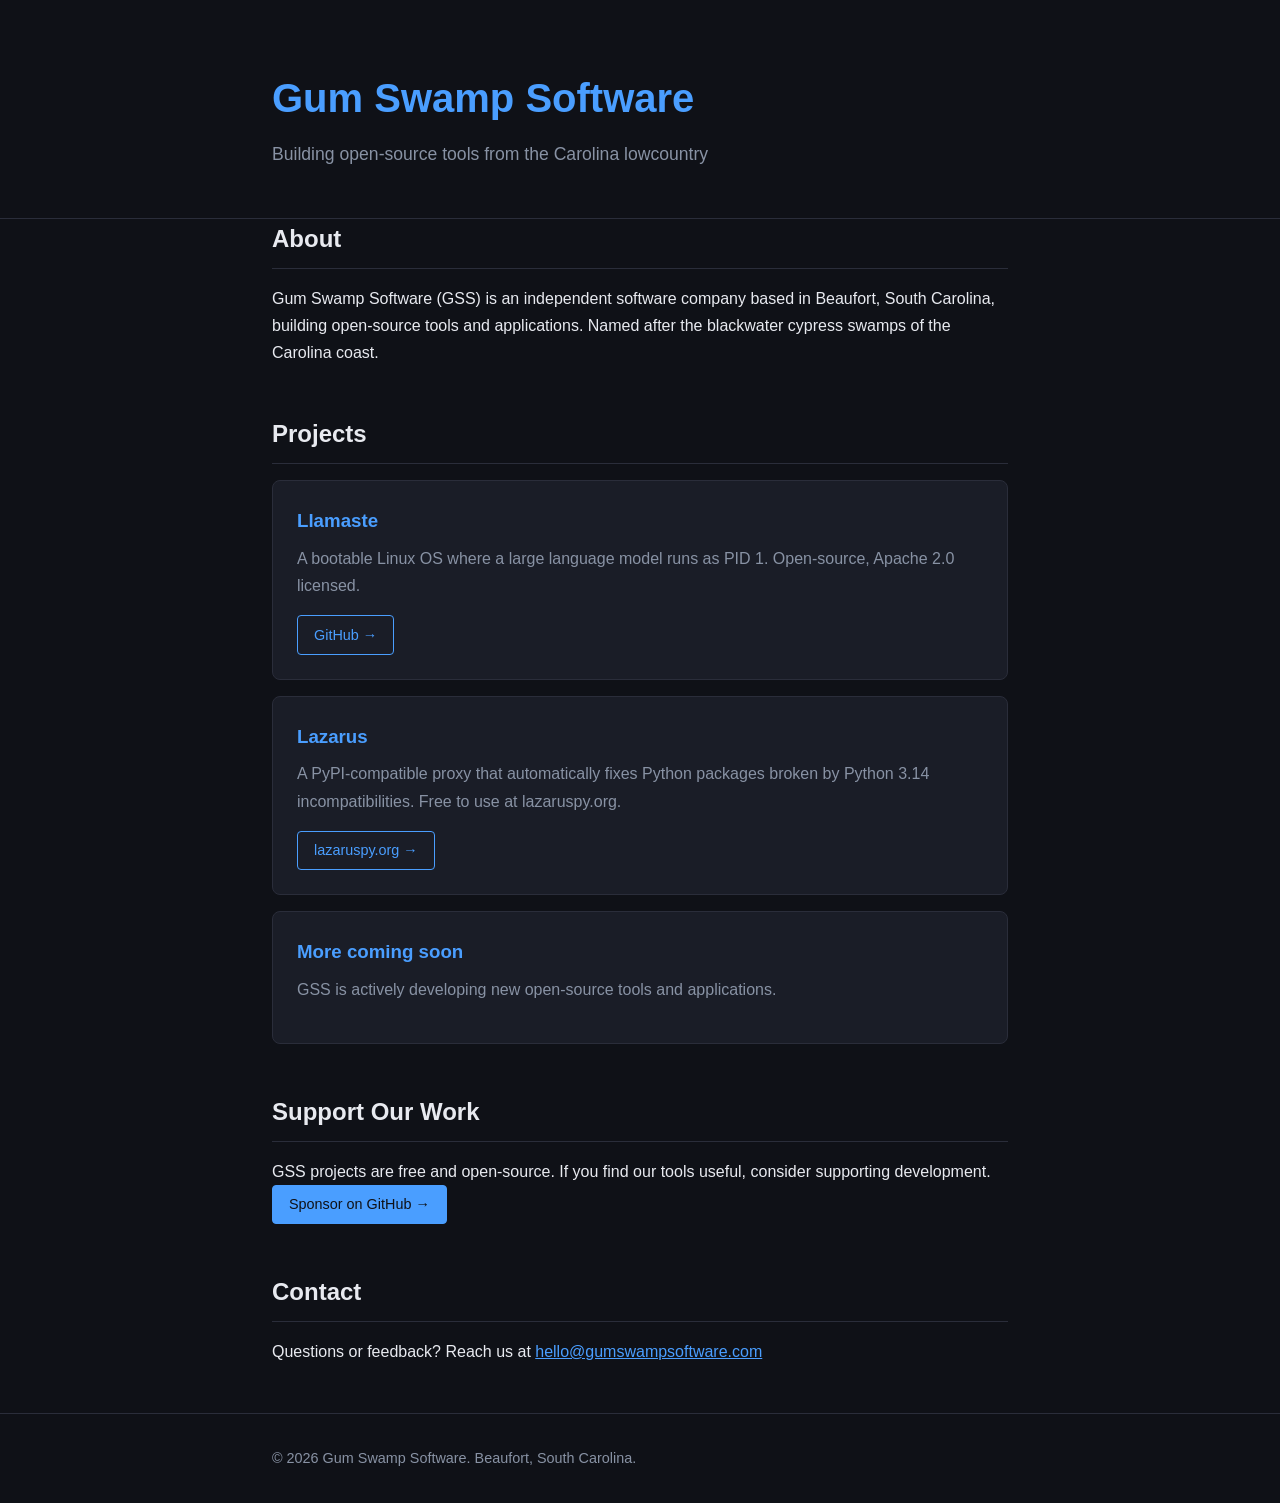
==== index.html @ 2327ed2b "Initial website — GSS single page" ====
<!DOCTYPE html>
<html lang="en">
<head>
    <meta charset="UTF-8">
    <meta name="viewport" content="width=device-width, initial-scale=1.0">
    <title>Gum Swamp Software</title>
    <link rel="stylesheet" href="assets/style.css">
</head>
<body>
    <header>
        <div class="container">
            <h1>Gum Swamp Software</h1>
            <p class="tagline">Building open-source tools from the Carolina lowcountry</p>
        </div>
    </header>

    <main class="container">
        <section id="about">
            <h2>About</h2>
            <p>Gum Swamp Software (GSS) is an independent software company based in Beaufort, South Carolina, building open-source tools and applications. Named after the blackwater cypress swamps of the Carolina coast.</p>
        </section>

        <section id="projects">
            <h2>Projects</h2>

            <div class="project">
                <h3>Llamaste</h3>
                <p>A bootable Linux OS where a large language model runs as PID 1. Open-source, Apache 2.0 licensed.</p>
                <a href="https://github.com/brianlross-eng/llamaste" class="btn">GitHub →</a>
            </div>

            <div class="project">
                <h3>Lazarus</h3>
                <p>A PyPI-compatible proxy that automatically fixes Python packages broken by Python 3.14 incompatibilities. Free to use at lazaruspy.org.</p>
                <a href="https://lazaruspy.org" class="btn">lazaruspy.org →</a>
            </div>

            <div class="project">
                <h3>More coming soon</h3>
                <p>GSS is actively developing new open-source tools and applications.</p>
            </div>
        </section>

        <section id="support">
            <h2>Support Our Work</h2>
            <p>GSS projects are free and open-source. If you find our tools useful, consider supporting development.</p>
            <a href="https://github.com/sponsors/brianlross-eng" class="btn btn-primary">Sponsor on GitHub →</a>
        </section>

        <section id="contact">
            <h2>Contact</h2>
            <p>Questions or feedback? Reach us at <a href="mailto:hello@gumswampsoftware.com">hello@gumswampsoftware.com</a></p>
        </section>
    </main>

    <footer>
        <div class="container">
            <p>© 2026 Gum Swamp Software. Beaufort, South Carolina.</p>
        </div>
    </footer>
</body>
</html>
---- assets/style.css ----
:root {
    --bg: #0f1117;
    --surface: #1a1d27;
    --accent: #4a9eff;
    --text: #e8eaf0;
    --muted: #8892a4;
    --border: #2a2d3a;
}

* { box-sizing: border-box; margin: 0; padding: 0; }

body {
    font-family: -apple-system, BlinkMacSystemFont, 'Segoe UI', sans-serif;
    background: var(--bg);
    color: var(--text);
    line-height: 1.7;
}

.container { max-width: 800px; margin: 0 auto; padding: 0 2rem; }

header {
    padding: 4rem 0 3rem;
    border-bottom: 1px solid var(--border);
}

header h1 {
    font-size: 2.5rem;
    font-weight: 700;
    color: var(--accent);
    margin-bottom: 0.5rem;
}

.tagline { color: var(--muted); font-size: 1.1rem; }

main { padding: 3rem 0; }

section { margin-bottom: 3rem; }

h2 {
    font-size: 1.5rem;
    margin-bottom: 1rem;
    padding-bottom: 0.5rem;
    border-bottom: 1px solid var(--border);
}

.project {
    background: var(--surface);
    border: 1px solid var(--border);
    border-radius: 8px;
    padding: 1.5rem;
    margin-bottom: 1rem;
}

.project h3 { color: var(--accent); margin-bottom: 0.5rem; }
.project p { color: var(--muted); margin-bottom: 1rem; }

.btn {
    display: inline-block;
    padding: 0.4rem 1rem;
    border: 1px solid var(--accent);
    color: var(--accent);
    text-decoration: none;
    border-radius: 4px;
    font-size: 0.9rem;
    transition: all 0.2s;
}

.btn:hover { background: var(--accent); color: var(--bg); }

.btn-primary {
    background: var(--accent);
    color: var(--bg);
}

.btn-primary:hover { opacity: 0.85; }

a { color: var(--accent); }

footer {
    padding: 2rem 0;
    border-top: 1px solid var(--border);
    color: var(--muted);
    font-size: 0.9rem;
}
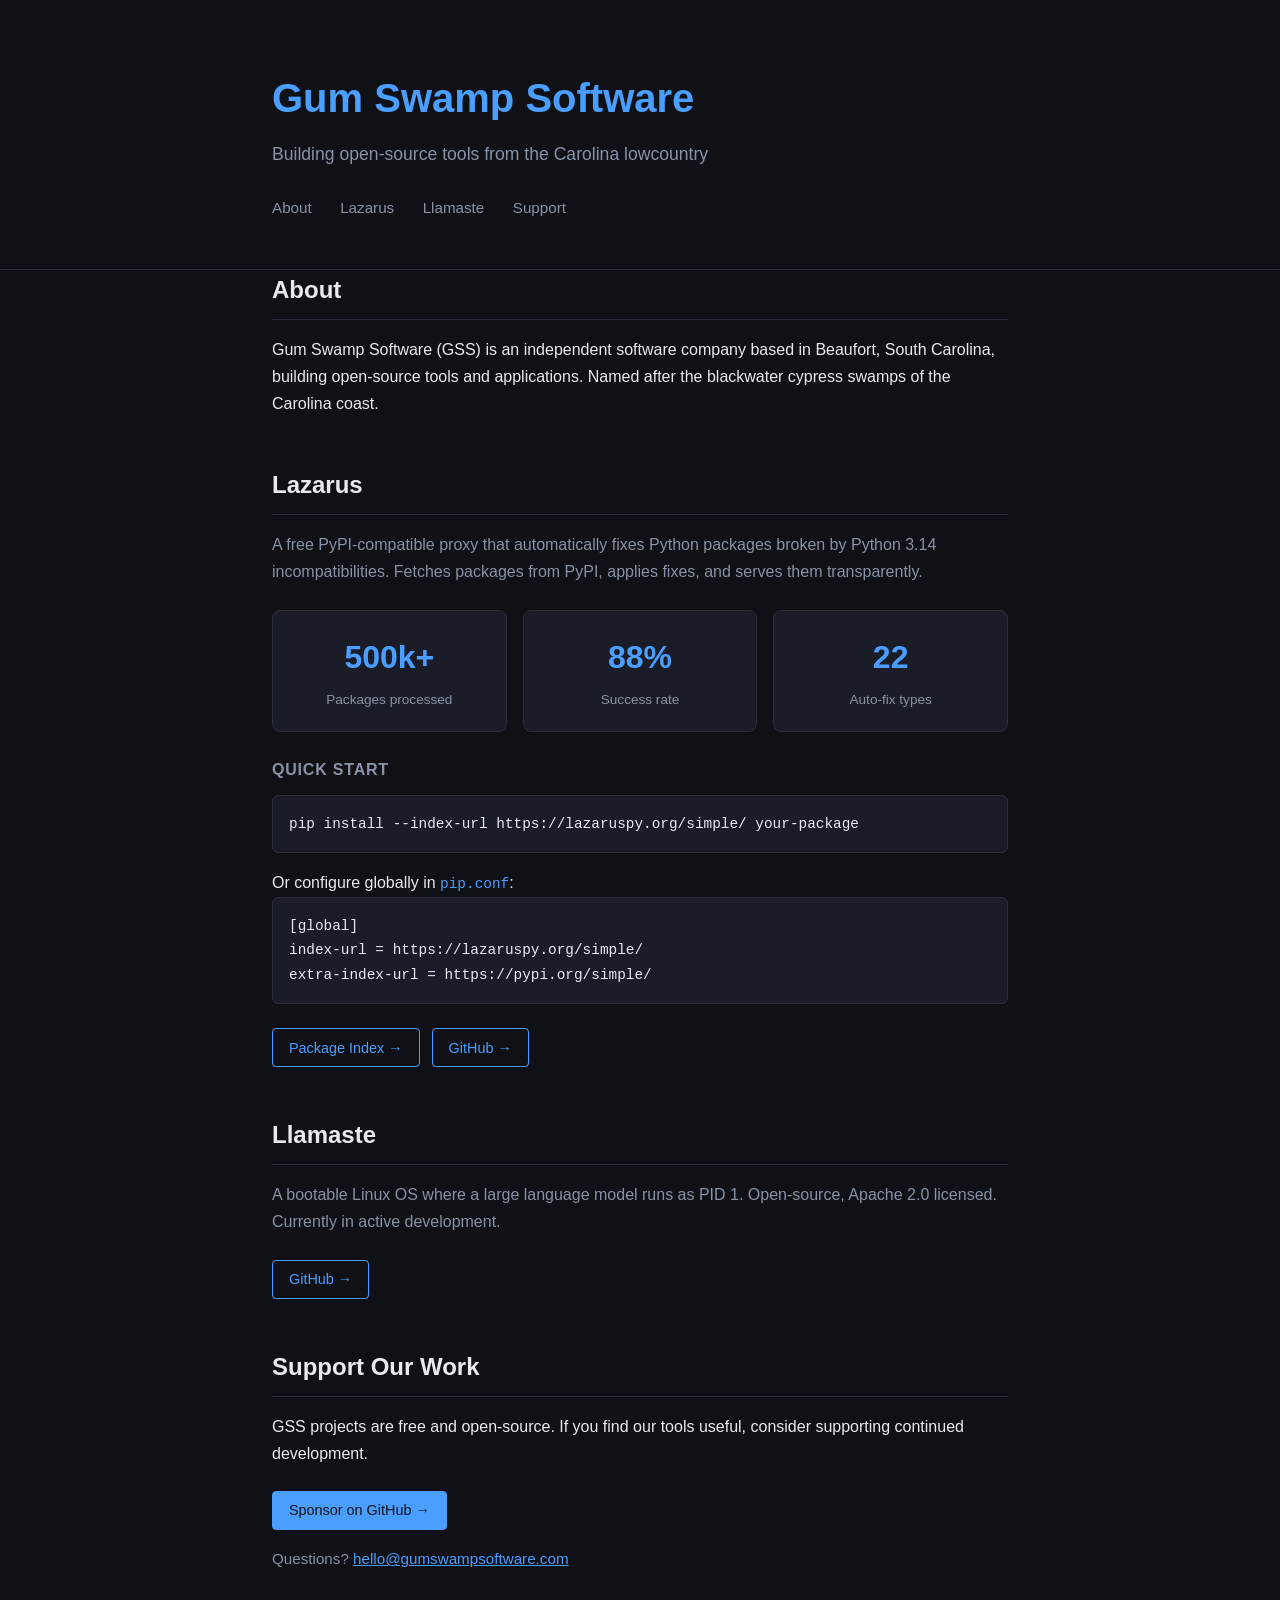
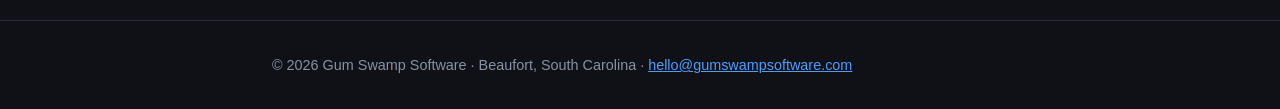
==== commit eda17e72: "Full site with Lazarus and Llamaste sections" ====
--- a/index.html
+++ b/index.html
@@ -11,6 +11,12 @@
         <div class="container">
             <h1>Gum Swamp Software</h1>
             <p class="tagline">Building open-source tools from the Carolina lowcountry</p>
+            <nav>
+                <a href="#about">About</a>
+                <a href="#lazarus">Lazarus</a>
+                <a href="#llamaste">Llamaste</a>
+                <a href="#support">Support</a>
+            </nav>
         </div>
     </header>
 
@@ -20,42 +26,59 @@
             <p>Gum Swamp Software (GSS) is an independent software company based in Beaufort, South Carolina, building open-source tools and applications. Named after the blackwater cypress swamps of the Carolina coast.</p>
         </section>
 
-        <section id="projects">
-            <h2>Projects</h2>
+        <section id="lazarus">
+            <h2>Lazarus</h2>
+            <p class="project-desc">A free PyPI-compatible proxy that automatically fixes Python packages broken by Python 3.14 incompatibilities. Fetches packages from PyPI, applies fixes, and serves them transparently.</p>
 
-            <div class="project">
-                <h3>Llamaste</h3>
-                <p>A bootable Linux OS where a large language model runs as PID 1. Open-source, Apache 2.0 licensed.</p>
-                <a href="https://github.com/brianlross-eng/llamaste" class="btn">GitHub →</a>
+            <div class="stats-grid">
+                <div class="stat">
+                    <span class="stat-number">500k+</span>
+                    <span class="stat-label">Packages processed</span>
+                </div>
+                <div class="stat">
+                    <span class="stat-number">88%</span>
+                    <span class="stat-label">Success rate</span>
+                </div>
+                <div class="stat">
+                    <span class="stat-number">22</span>
+                    <span class="stat-label">Auto-fix types</span>
+                </div>
             </div>
 
-            <div class="project">
-                <h3>Lazarus</h3>
-                <p>A PyPI-compatible proxy that automatically fixes Python packages broken by Python 3.14 incompatibilities. Free to use at lazaruspy.org.</p>
-                <a href="https://lazaruspy.org" class="btn">lazaruspy.org →</a>
+            <h3>Quick Start</h3>
+            <pre><code>pip install --index-url https://lazaruspy.org/simple/ your-package</code></pre>
+            <p>Or configure globally in <code>pip.conf</code>:</p>
+            <pre><code>[global]
+index-url = https://lazaruspy.org/simple/
+extra-index-url = https://pypi.org/simple/</code></pre>
+
+            <div class="btn-row">
+                <a href="https://lazaruspy.org/simple/" class="btn">Package Index →</a>
+                <a href="https://github.com/brianlross-eng/lazarus" class="btn">GitHub →</a>
             </div>
+        </section>
 
-            <div class="project">
-                <h3>More coming soon</h3>
-                <p>GSS is actively developing new open-source tools and applications.</p>
+        <section id="llamaste">
+            <h2>Llamaste</h2>
+            <p class="project-desc">A bootable Linux OS where a large language model runs as PID 1. Open-source, Apache 2.0 licensed. Currently in active development.</p>
+            <div class="btn-row">
+                <a href="https://github.com/brianlross-eng/llamaste" class="btn">GitHub →</a>
             </div>
         </section>
 
         <section id="support">
             <h2>Support Our Work</h2>
-            <p>GSS projects are free and open-source. If you find our tools useful, consider supporting development.</p>
-            <a href="https://github.com/sponsors/brianlross-eng" class="btn btn-primary">Sponsor on GitHub →</a>
-        </section>
-
-        <section id="contact">
-            <h2>Contact</h2>
-            <p>Questions or feedback? Reach us at <a href="mailto:hello@gumswampsoftware.com">hello@gumswampsoftware.com</a></p>
+            <p>GSS projects are free and open-source. If you find our tools useful, consider supporting continued development.</p>
+            <div class="btn-row">
+                <a href="https://github.com/sponsors/brianlross-eng" class="btn btn-primary">Sponsor on GitHub →</a>
+            </div>
+            <p class="contact">Questions? <a href="mailto:hello@gumswampsoftware.com">hello@gumswampsoftware.com</a></p>
         </section>
     </main>
 
     <footer>
         <div class="container">
-            <p>© 2026 Gum Swamp Software. Beaufort, South Carolina.</p>
+            <p>© 2026 Gum Swamp Software · Beaufort, South Carolina · <a href="mailto:hello@gumswampsoftware.com">hello@gumswampsoftware.com</a></p>
         </div>
     </footer>
 </body>
--- a/assets/style.css
+++ b/assets/style.css
@@ -82,3 +82,46 @@
     color: var(--muted);
     font-size: 0.9rem;
 }
+
+nav { margin-top: 1.5rem; }
+nav a { color: var(--muted); text-decoration: none; margin-right: 1.5rem; font-size: 0.95rem; }
+nav a:hover { color: var(--accent); }
+
+.project-desc { color: var(--muted); margin-bottom: 1.5rem; }
+
+.stats-grid {
+    display: grid;
+    grid-template-columns: repeat(3, 1fr);
+    gap: 1rem;
+    margin-bottom: 1.5rem;
+}
+
+.stat {
+    background: var(--surface);
+    border: 1px solid var(--border);
+    border-radius: 8px;
+    padding: 1.2rem;
+    text-align: center;
+}
+
+.stat-number { display: block; font-size: 2rem; font-weight: 700; color: var(--accent); }
+.stat-label { display: block; font-size: 0.85rem; color: var(--muted); margin-top: 0.25rem; }
+
+h3 { margin: 1.5rem 0 0.75rem; font-size: 1rem; color: var(--muted); text-transform: uppercase; letter-spacing: 0.05em; }
+
+pre {
+    background: var(--surface);
+    border: 1px solid var(--border);
+    border-radius: 6px;
+    padding: 1rem;
+    overflow-x: auto;
+    margin-bottom: 1rem;
+}
+
+code { font-family: 'SF Mono', 'Fira Code', monospace; font-size: 0.9rem; color: var(--accent); }
+
+pre code { color: var(--text); }
+
+.btn-row { display: flex; gap: 0.75rem; margin-top: 1.5rem; flex-wrap: wrap; }
+
+.contact { margin-top: 1rem; color: var(--muted); font-size: 0.95rem; }
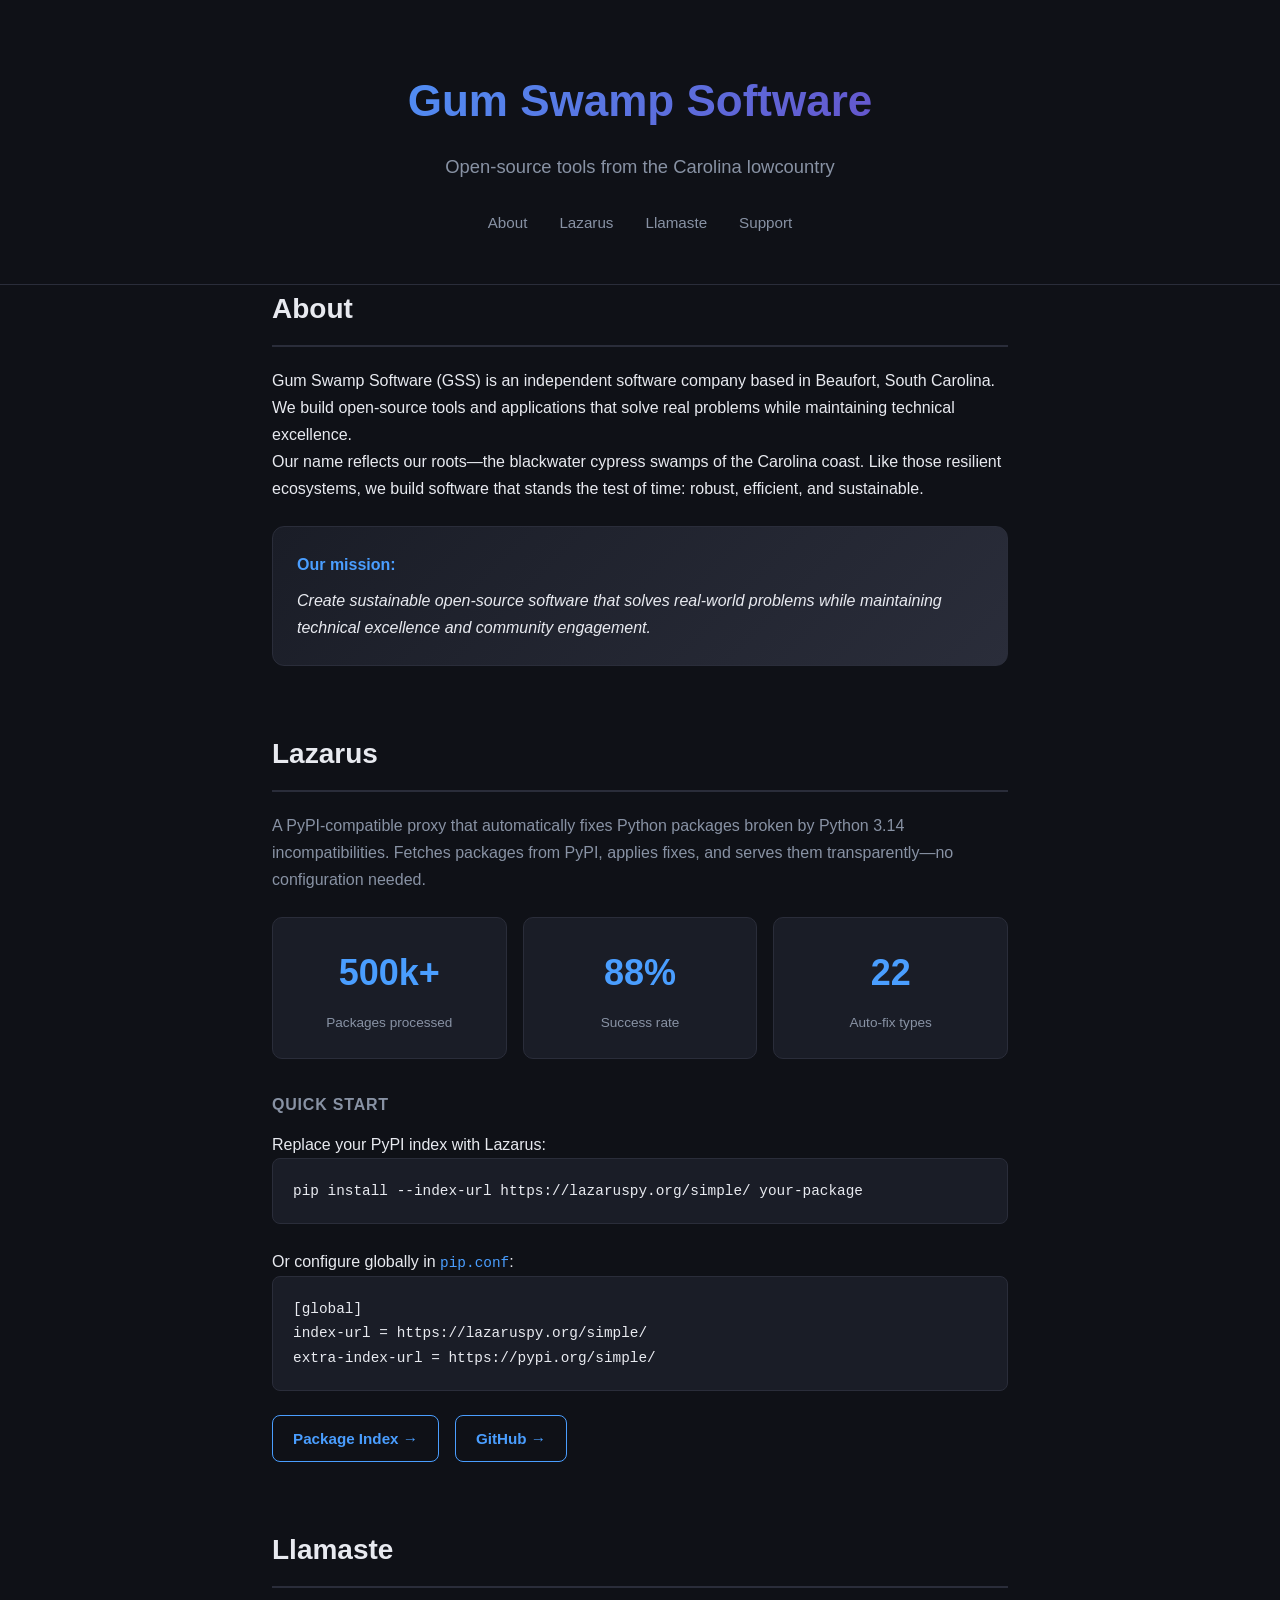
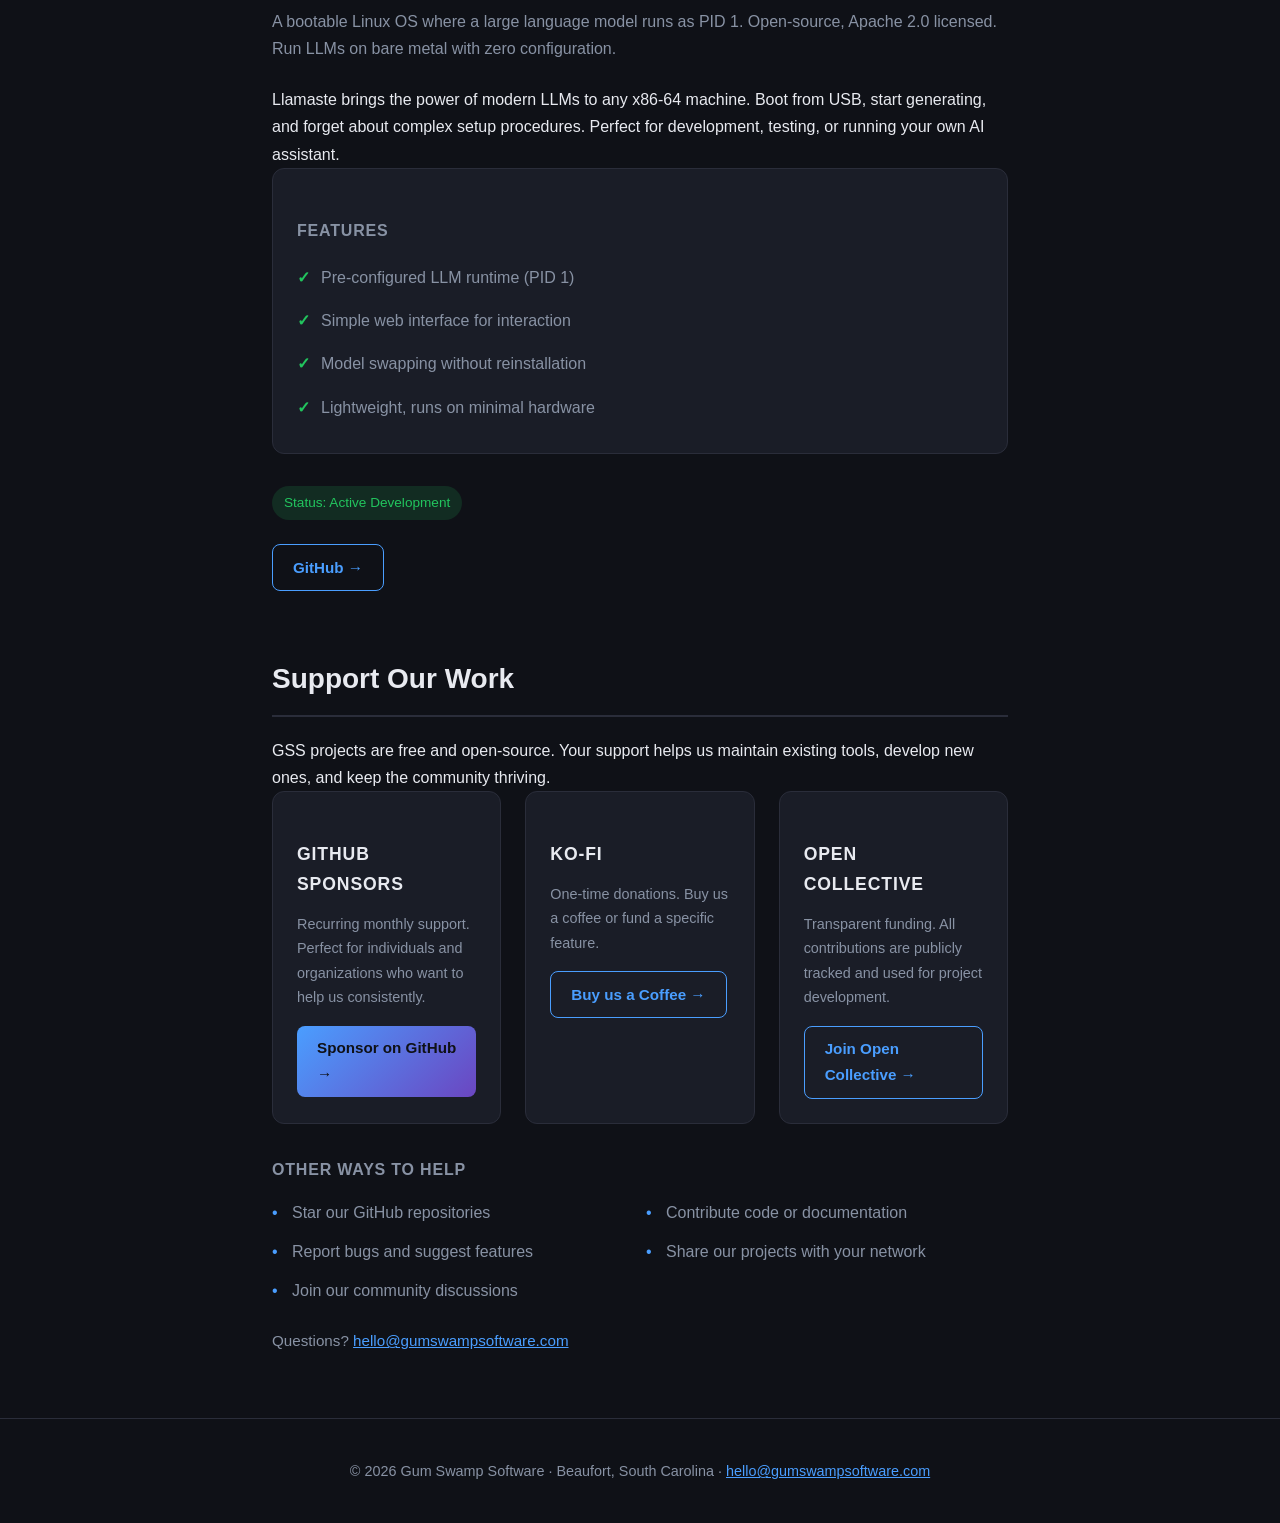
==== commit c00fcc9c: "Improved company website with enhanced design and donation options - Enhanced visual design with gra" ====
--- a/index.html
+++ b/index.html
@@ -4,13 +4,14 @@
     <meta charset="UTF-8">
     <meta name="viewport" content="width=device-width, initial-scale=1.0">
     <title>Gum Swamp Software</title>
+    <meta name="description" content="Independent open-source software from the Carolina lowcountry. Building tools that solve real problems.">
     <link rel="stylesheet" href="assets/style.css">
 </head>
 <body>
     <header>
         <div class="container">
             <h1>Gum Swamp Software</h1>
-            <p class="tagline">Building open-source tools from the Carolina lowcountry</p>
+            <p class="tagline">Open-source tools from the Carolina lowcountry</p>
             <nav>
                 <a href="#about">About</a>
                 <a href="#lazarus">Lazarus</a>
@@ -23,12 +24,16 @@
     <main class="container">
         <section id="about">
             <h2>About</h2>
-            <p>Gum Swamp Software (GSS) is an independent software company based in Beaufort, South Carolina, building open-source tools and applications. Named after the blackwater cypress swamps of the Carolina coast.</p>
+            <p>Gum Swamp Software (GSS) is an independent software company based in Beaufort, South Carolina. We build open-source tools and applications that solve real problems while maintaining technical excellence.</p>
+            <p>Our name reflects our roots—the blackwater cypress swamps of the Carolina coast. Like those resilient ecosystems, we build software that stands the test of time: robust, efficient, and sustainable.</p>
+            <p class="mission">
+                <strong>Our mission:</strong> Create sustainable open-source software that solves real-world problems while maintaining technical excellence and community engagement.
+            </p>
         </section>
 
         <section id="lazarus">
             <h2>Lazarus</h2>
-            <p class="project-desc">A free PyPI-compatible proxy that automatically fixes Python packages broken by Python 3.14 incompatibilities. Fetches packages from PyPI, applies fixes, and serves them transparently.</p>
+            <p class="project-desc">A PyPI-compatible proxy that automatically fixes Python packages broken by Python 3.14 incompatibilities. Fetches packages from PyPI, applies fixes, and serves them transparently—no configuration needed.</p>
 
             <div class="stats-grid">
                 <div class="stat">
@@ -46,6 +51,7 @@
             </div>
 
             <h3>Quick Start</h3>
+            <p>Replace your PyPI index with Lazarus:</p>
             <pre><code>pip install --index-url https://lazaruspy.org/simple/ your-package</code></pre>
             <p>Or configure globally in <code>pip.conf</code>:</p>
             <pre><code>[global]
@@ -60,7 +66,18 @@
 
         <section id="llamaste">
             <h2>Llamaste</h2>
-            <p class="project-desc">A bootable Linux OS where a large language model runs as PID 1. Open-source, Apache 2.0 licensed. Currently in active development.</p>
+            <p class="project-desc">A bootable Linux OS where a large language model runs as PID 1. Open-source, Apache 2.0 licensed. Run LLMs on bare metal with zero configuration.</p>
+            <p>Llamaste brings the power of modern LLMs to any x86-64 machine. Boot from USB, start generating, and forget about complex setup procedures. Perfect for development, testing, or running your own AI assistant.</p>
+            <div class="features">
+                <h3>Features</h3>
+                <ul>
+                    <li>Pre-configured LLM runtime (PID 1)</li>
+                    <li>Simple web interface for interaction</li>
+                    <li>Model swapping without reinstallation</li>
+                    <li>Lightweight, runs on minimal hardware</li>
+                </ul>
+            </div>
+            <p class="status-badge">Status: Active Development</p>
             <div class="btn-row">
                 <a href="https://github.com/brianlross-eng/llamaste" class="btn">GitHub →</a>
             </div>
@@ -68,10 +85,37 @@
 
         <section id="support">
             <h2>Support Our Work</h2>
-            <p>GSS projects are free and open-source. If you find our tools useful, consider supporting continued development.</p>
-            <div class="btn-row">
-                <a href="https://github.com/sponsors/brianlross-eng" class="btn btn-primary">Sponsor on GitHub →</a>
+            <p>GSS projects are free and open-source. Your support helps us maintain existing tools, develop new ones, and keep the community thriving.</p>
+
+            <div class="support-grid">
+                <div class="support-card">
+                    <h3>GitHub Sponsors</h3>
+                    <p>Recurring monthly support. Perfect for individuals and organizations who want to help us consistently.</p>
+                    <a href="https://github.com/sponsors/brianlross-eng" class="btn btn-primary">Sponsor on GitHub →</a>
+                </div>
+
+                <div class="support-card">
+                    <h3>Ko-fi</h3>
+                    <p>One-time donations. Buy us a coffee or fund a specific feature.</p>
+                    <a href="https://ko-fi.com/gumswampsoftware" class="btn">Buy us a Coffee →</a>
+                </div>
+
+                <div class="support-card">
+                    <h3>Open Collective</h3>
+                    <p>Transparent funding. All contributions are publicly tracked and used for project development.</p>
+                    <a href="https://opencollective.com/gumswampsoftware" class="btn">Join Open Collective →</a>
+                </div>
             </div>
+
+            <h3>Other Ways to Help</h3>
+            <ul class="support-list">
+                <li>Star our GitHub repositories</li>
+                <li>Contribute code or documentation</li>
+                <li>Report bugs and suggest features</li>
+                <li>Share our projects with your network</li>
+                <li>Join our community discussions</li>
+            </ul>
+
             <p class="contact">Questions? <a href="mailto:hello@gumswampsoftware.com">hello@gumswampsoftware.com</a></p>
         </section>
     </main>
--- a/assets/style.css
+++ b/assets/style.css
@@ -2,9 +2,11 @@
     --bg: #0f1117;
     --surface: #1a1d27;
     --accent: #4a9eff;
+    --accent-secondary: #6b46c1;
     --text: #e8eaf0;
     --muted: #8892a4;
     --border: #2a2d3a;
+    --success: #22c55e;
 }
 
 * { box-sizing: border-box; margin: 0; padding: 0; }
@@ -21,71 +23,54 @@
 header {
     padding: 4rem 0 3rem;
     border-bottom: 1px solid var(--border);
+    text-align: center;
 }
 
 header h1 {
-    font-size: 2.5rem;
-    font-weight: 700;
+    font-size: 2.75rem;
+    font-weight: 800;
+    background: linear-gradient(135deg, var(--accent), var(--accent-secondary));
+    -webkit-background-clip: text;
+    -webkit-text-fill-color: transparent;
+    margin-bottom: 0.75rem;
+}
+
+.tagline { color: var(--muted); font-size: 1.15rem; }
+
+main { padding: 3rem 0; }
+
+section { margin-bottom: 4rem; scroll-margin-top: 2rem; }
+
+h2 {
+    font-size: 1.75rem;
+    margin-bottom: 1.25rem;
+    padding-bottom: 0.75rem;
+    border-bottom: 2px solid var(--border);
+}
+
+h3 {
+    margin: 1.5rem 0 0.75rem;
+    font-size: 1rem;
+    color: var(--muted);
+    text-transform: uppercase;
+    letter-spacing: 0.05em;
+}
+
+.mission {
+    background: linear-gradient(135deg, var(--surface), #2a2d3a);
+    border: 1px solid var(--border);
+    border-radius: 12px;
+    padding: 1.5rem;
+    margin-top: 1.5rem;
+    font-style: italic;
+}
+
+.mission strong {
+    display: block;
     color: var(--accent);
     margin-bottom: 0.5rem;
-}
-
-.tagline { color: var(--muted); font-size: 1.1rem; }
-
-main { padding: 3rem 0; }
-
-section { margin-bottom: 3rem; }
-
-h2 {
-    font-size: 1.5rem;
-    margin-bottom: 1rem;
-    padding-bottom: 0.5rem;
-    border-bottom: 1px solid var(--border);
-}
-
-.project {
-    background: var(--surface);
-    border: 1px solid var(--border);
-    border-radius: 8px;
-    padding: 1.5rem;
-    margin-bottom: 1rem;
-}
-
-.project h3 { color: var(--accent); margin-bottom: 0.5rem; }
-.project p { color: var(--muted); margin-bottom: 1rem; }
-
-.btn {
-    display: inline-block;
-    padding: 0.4rem 1rem;
-    border: 1px solid var(--accent);
-    color: var(--accent);
-    text-decoration: none;
-    border-radius: 4px;
-    font-size: 0.9rem;
-    transition: all 0.2s;
-}
-
-.btn:hover { background: var(--accent); color: var(--bg); }
-
-.btn-primary {
-    background: var(--accent);
-    color: var(--bg);
-}
-
-.btn-primary:hover { opacity: 0.85; }
-
-a { color: var(--accent); }
-
-footer {
-    padding: 2rem 0;
-    border-top: 1px solid var(--border);
-    color: var(--muted);
-    font-size: 0.9rem;
-}
-
-nav { margin-top: 1.5rem; }
-nav a { color: var(--muted); text-decoration: none; margin-right: 1.5rem; font-size: 0.95rem; }
-nav a:hover { color: var(--accent); }
+    font-style: normal;
+}
 
 .project-desc { color: var(--muted); margin-bottom: 1.5rem; }
 
@@ -93,35 +78,158 @@
     display: grid;
     grid-template-columns: repeat(3, 1fr);
     gap: 1rem;
+    margin-bottom: 2rem;
+}
+
+.stat {
+    background: var(--surface);
+    border: 1px solid var(--border);
+    border-radius: 10px;
+    padding: 1.5rem;
+    text-align: center;
+}
+
+.stat-number { display: block; font-size: 2.25rem; font-weight: 800; color: var(--accent); }
+.stat-label { display: block; font-size: 0.85rem; color: var(--muted); margin-top: 0.5rem; }
+
+.btn {
+    display: inline-block;
+    padding: 0.6rem 1.25rem;
+    border: 1px solid var(--accent);
+    color: var(--accent);
+    text-decoration: none;
+    border-radius: 8px;
+    font-size: 0.95rem;
+    transition: all 0.2s;
+    font-weight: 600;
+}
+
+.btn:hover { background: var(--accent); color: var(--bg); transform: translateY(-1px); }
+
+.btn-primary {
+    background: linear-gradient(135deg, var(--accent), var(--accent-secondary));
+    color: var(--bg);
+    border: none;
+}
+
+.btn-primary:hover { opacity: 0.9; transform: translateY(-2px); box-shadow: 0 4px 12px rgba(74, 158, 255, 0.3); }
+
+a { color: var(--accent); }
+
+footer {
+    padding: 2.5rem 0;
+    border-top: 1px solid var(--border);
+    color: var(--muted);
+    font-size: 0.9rem;
+    text-align: center;
+}
+
+nav { margin-top: 1.75rem; display: flex; justify-content: center; gap: 2rem; flex-wrap: wrap; }
+nav a { color: var(--muted); text-decoration: none; font-size: 0.95rem; transition: color 0.2s; }
+nav a:hover { color: var(--accent); }
+
+pre {
+    background: var(--surface);
+    border: 1px solid var(--border);
+    border-radius: 8px;
+    padding: 1.25rem;
+    overflow-x: auto;
     margin-bottom: 1.5rem;
 }
 
-.stat {
-    background: var(--surface);
-    border: 1px solid var(--border);
-    border-radius: 8px;
-    padding: 1.2rem;
-    text-align: center;
-}
-
-.stat-number { display: block; font-size: 2rem; font-weight: 700; color: var(--accent); }
-.stat-label { display: block; font-size: 0.85rem; color: var(--muted); margin-top: 0.25rem; }
-
-h3 { margin: 1.5rem 0 0.75rem; font-size: 1rem; color: var(--muted); text-transform: uppercase; letter-spacing: 0.05em; }
-
-pre {
-    background: var(--surface);
-    border: 1px solid var(--border);
-    border-radius: 6px;
-    padding: 1rem;
-    overflow-x: auto;
+code { font-family: 'SF Mono', 'Fira Code', monospace; font-size: 0.9rem; color: var(--accent); }
+
+pre code { color: var(--text); }
+
+.btn-row { display: flex; gap: 1rem; margin-top: 1.5rem; flex-wrap: wrap; }
+
+.contact { margin-top: 1.5rem; color: var(--muted); font-size: 0.95rem; }
+
+/* Support Section */
+.support-grid {
+    display: grid;
+    grid-template-columns: repeat(3, 1fr);
+    gap: 1.5rem;
+    margin-bottom: 2rem;
+}
+
+.support-card {
+    background: var(--surface);
+    border: 1px solid var(--border);
+    border-radius: 12px;
+    padding: 1.5rem;
+}
+
+.support-card h3 { color: var(--text); font-size: 1.1rem; margin-bottom: 0.75rem; }
+.support-card p { color: var(--muted); font-size: 0.9rem; margin-bottom: 1rem; }
+
+.features {
+    background: var(--surface);
+    border: 1px solid var(--border);
+    border-radius: 12px;
+    padding: 1.5rem;
     margin-bottom: 1rem;
 }
 
-code { font-family: 'SF Mono', 'Fira Code', monospace; font-size: 0.9rem; color: var(--accent); }
-
-pre code { color: var(--text); }
-
-.btn-row { display: flex; gap: 0.75rem; margin-top: 1.5rem; flex-wrap: wrap; }
-
-.contact { margin-top: 1rem; color: var(--muted); font-size: 0.95rem; }
+.features ul { list-style: none; }
+.features li {
+    padding: 0.5rem 0;
+    padding-left: 1.5rem;
+    color: var(--muted);
+    position: relative;
+}
+
+.features li::before {
+    content: "✓";
+    position: absolute;
+    left: 0;
+    color: var(--success);
+    font-weight: bold;
+}
+
+.status-badge {
+    display: inline-block;
+    background: rgba(34, 197, 94, 0.15);
+    color: var(--success);
+    padding: 0.35rem 0.75rem;
+    border-radius: 20px;
+    font-size: 0.85rem;
+    margin-top: 1rem;
+}
+
+.support-list {
+    list-style: none;
+    display: grid;
+    grid-template-columns: repeat(2, 1fr);
+    gap: 0.75rem;
+    margin-top: 1rem;
+}
+
+.support-list li {
+    padding-left: 1.25rem;
+    position: relative;
+    color: var(--muted);
+}
+
+.support-list li::before {
+    content: "•";
+    position: absolute;
+    left: 0;
+    color: var(--accent);
+}
+
+/* Responsive */
+@media (max-width: 768px) {
+    header h1 { font-size: 2rem; }
+    .tagline { font-size: 1rem; }
+    .container { padding: 0 1.5rem; }
+    main { padding: 2rem 0; }
+    section { margin-bottom: 2.5rem; }
+    h2 { font-size: 1.4rem; }
+    .stats-grid, .support-grid {
+        grid-template-columns: 1fr;
+        gap: 1rem;
+    }
+    nav { flex-direction: column; align-items: center; gap: 1rem; }
+    .btn-row, .features li::before { width: 100%; }
+}
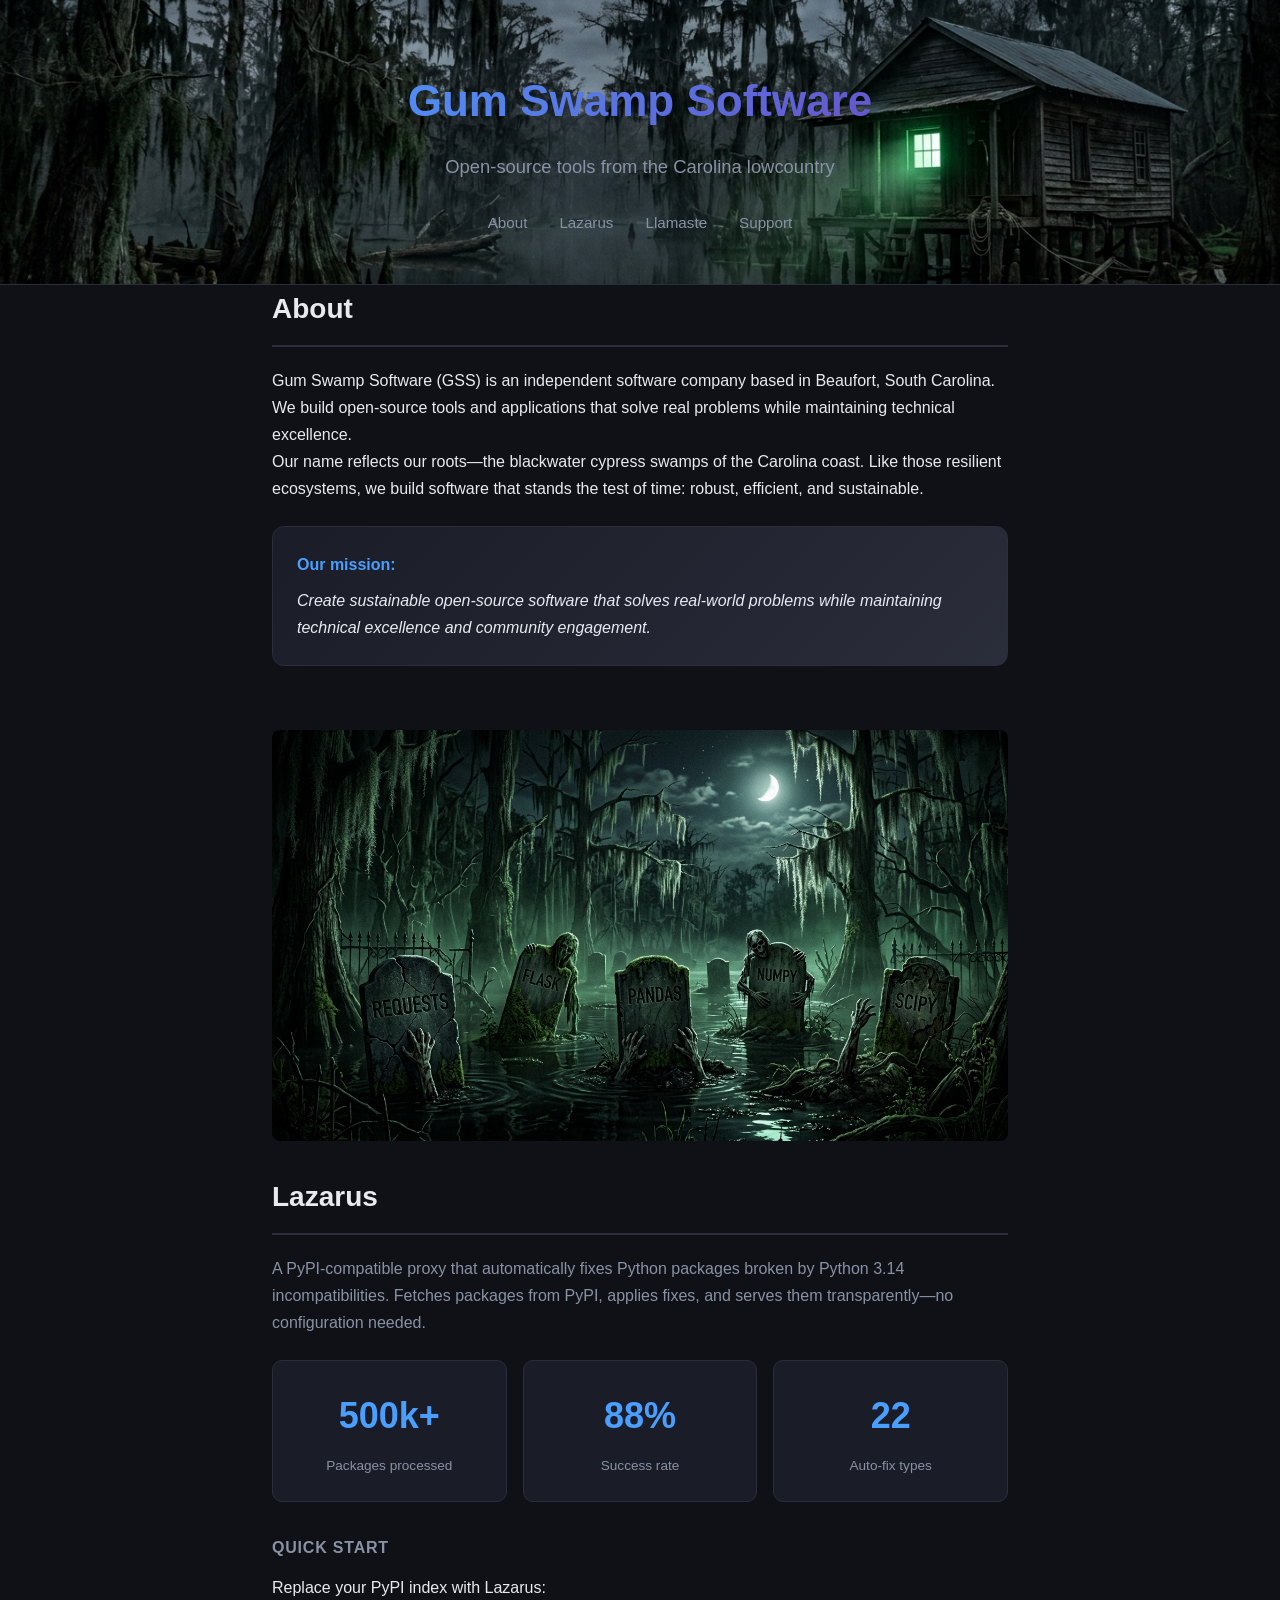
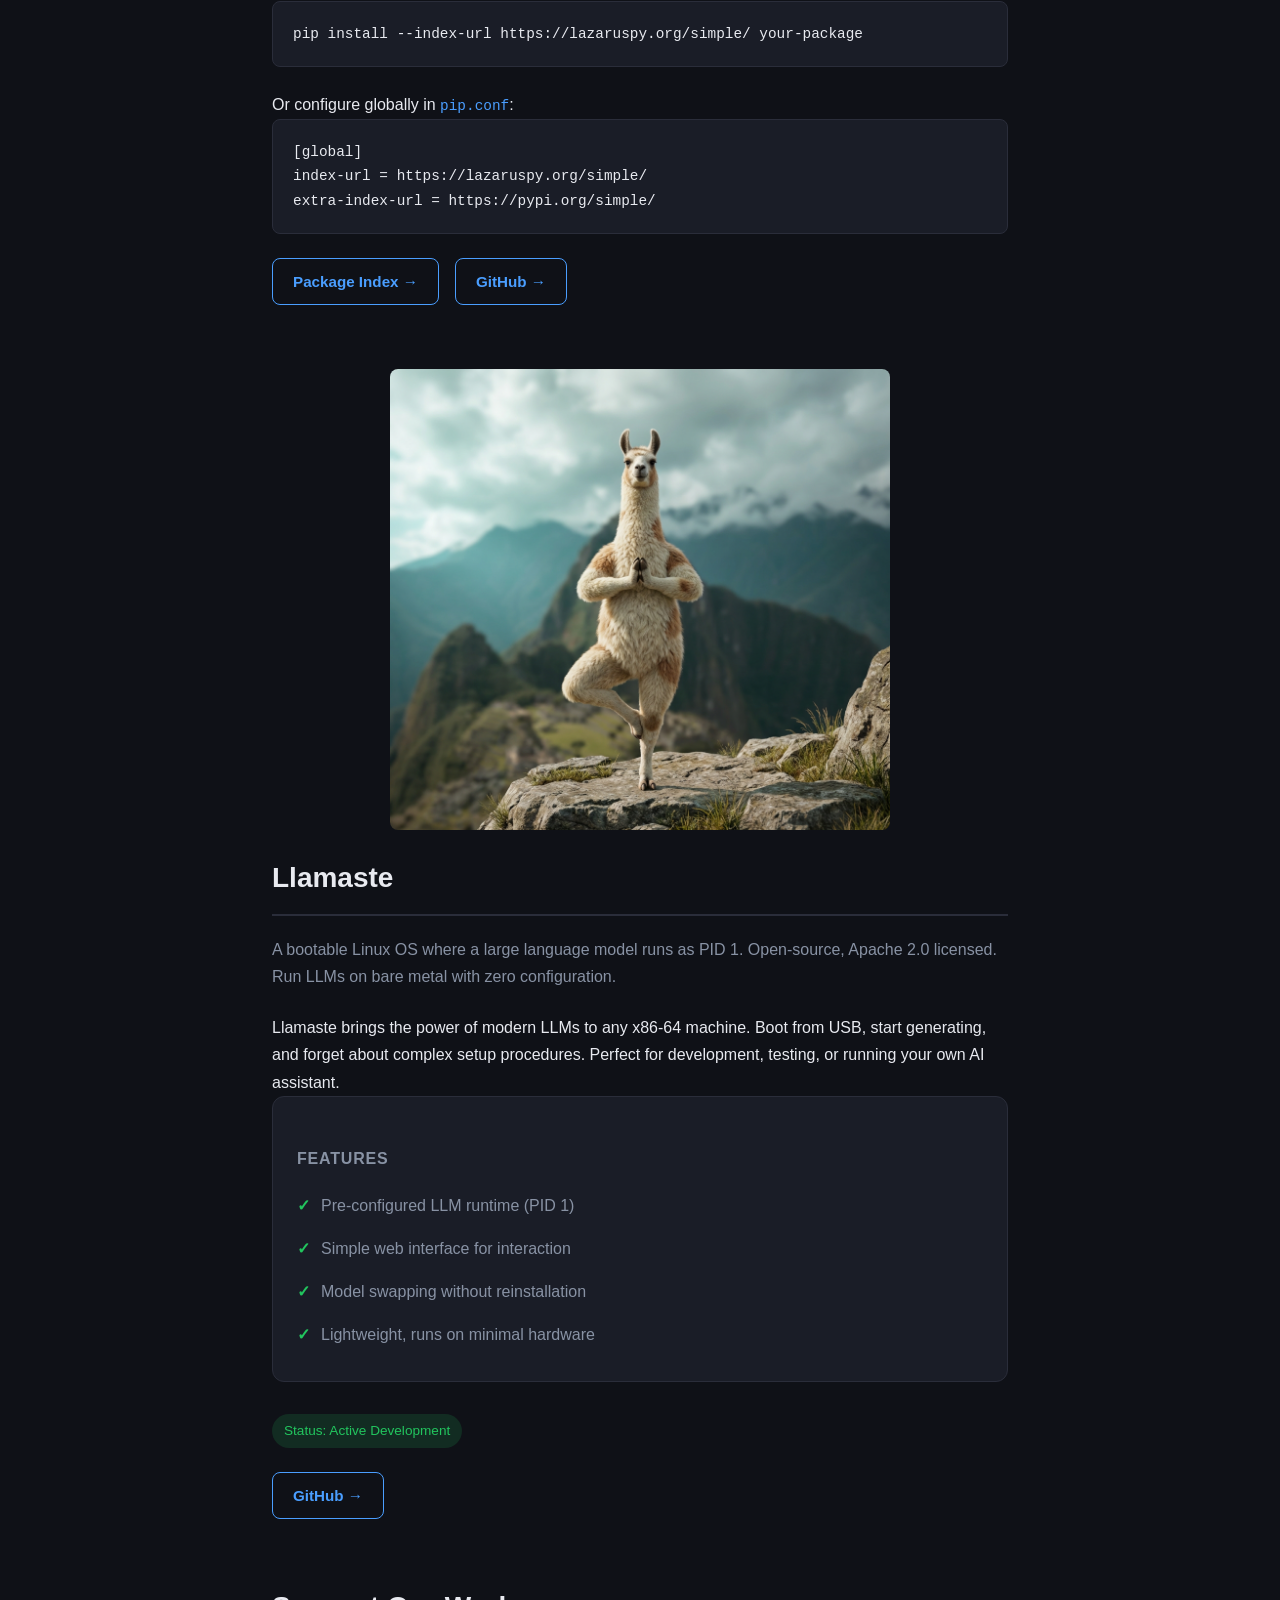
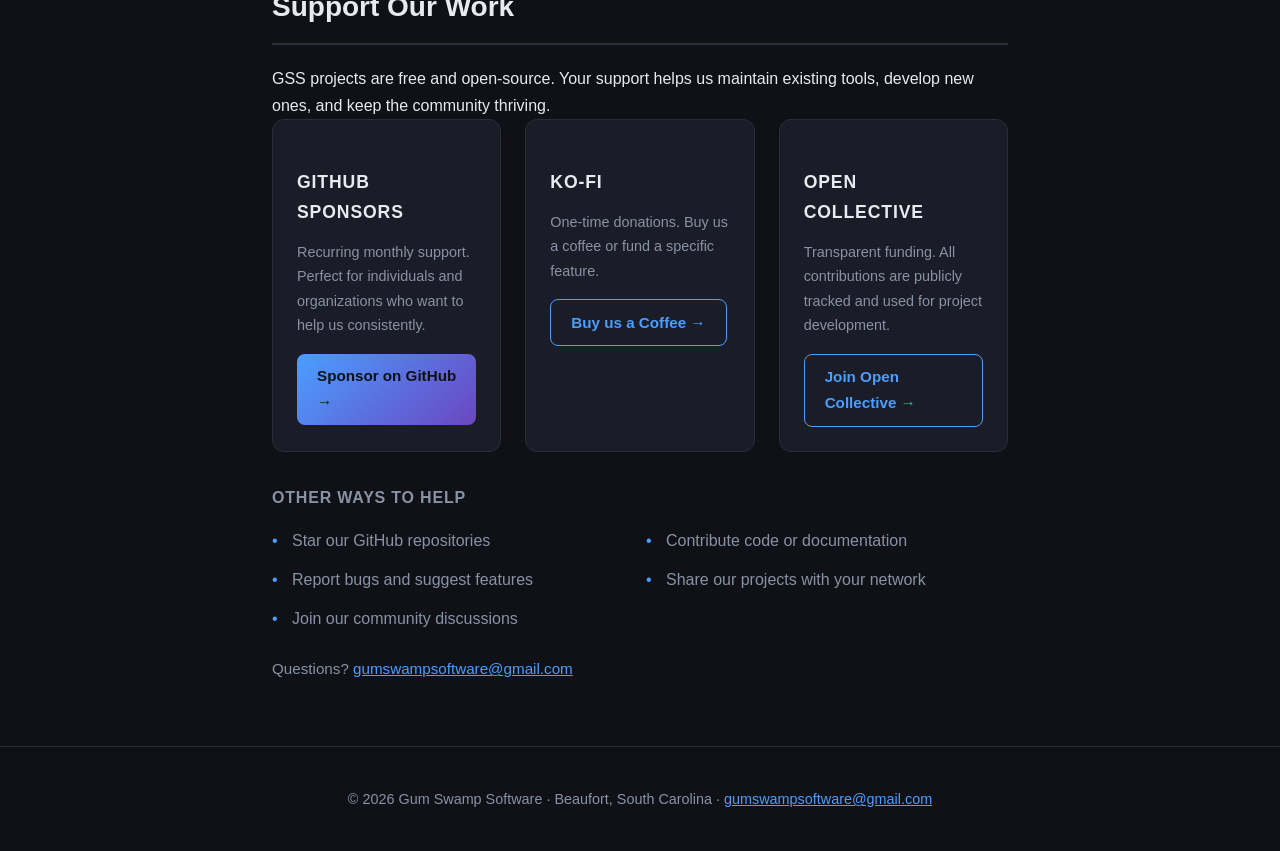
==== commit 2bbe4362: "feat: add header and project images, fix contact email" ====
--- a/index.html
+++ b/index.html
@@ -8,7 +8,7 @@
     <link rel="stylesheet" href="assets/style.css">
 </head>
 <body>
-    <header>
+    <header style="background-image: url('assets/gss-header.jpg'); background-size: cover; background-position: center;">
         <div class="container">
             <h1>Gum Swamp Software</h1>
             <p class="tagline">Open-source tools from the Carolina lowcountry</p>
@@ -32,6 +32,7 @@
         </section>
 
         <section id="lazarus">
+            <img src="assets/lazarus-header.jpg" alt="Lazarus — Python package resurrection" style="width:100%;border-radius:8px;margin-bottom:1.5rem;">
             <h2>Lazarus</h2>
             <p class="project-desc">A PyPI-compatible proxy that automatically fixes Python packages broken by Python 3.14 incompatibilities. Fetches packages from PyPI, applies fixes, and serves them transparently—no configuration needed.</p>
 
@@ -65,6 +66,7 @@
         </section>
 
         <section id="llamaste">
+            <img src="assets/llamaste-header.png" alt="Llamaste — LLM as PID 1" style="width:100%;max-width:500px;display:block;margin:0 auto 1.5rem;border-radius:8px;">
             <h2>Llamaste</h2>
             <p class="project-desc">A bootable Linux OS where a large language model runs as PID 1. Open-source, Apache 2.0 licensed. Run LLMs on bare metal with zero configuration.</p>
             <p>Llamaste brings the power of modern LLMs to any x86-64 machine. Boot from USB, start generating, and forget about complex setup procedures. Perfect for development, testing, or running your own AI assistant.</p>
@@ -116,13 +118,13 @@
                 <li>Join our community discussions</li>
             </ul>
 
-            <p class="contact">Questions? <a href="mailto:hello@gumswampsoftware.com">hello@gumswampsoftware.com</a></p>
+            <p class="contact">Questions? <a href="mailto:gumswampsoftware@gmail.com">gumswampsoftware@gmail.com</a></p>
         </section>
     </main>
 
     <footer>
         <div class="container">
-            <p>© 2026 Gum Swamp Software · Beaufort, South Carolina · <a href="mailto:hello@gumswampsoftware.com">hello@gumswampsoftware.com</a></p>
+            <p>© 2026 Gum Swamp Software · Beaufort, South Carolina · <a href="mailto:gumswampsoftware@gmail.com">gumswampsoftware@gmail.com</a></p>
         </div>
     </footer>
 </body>
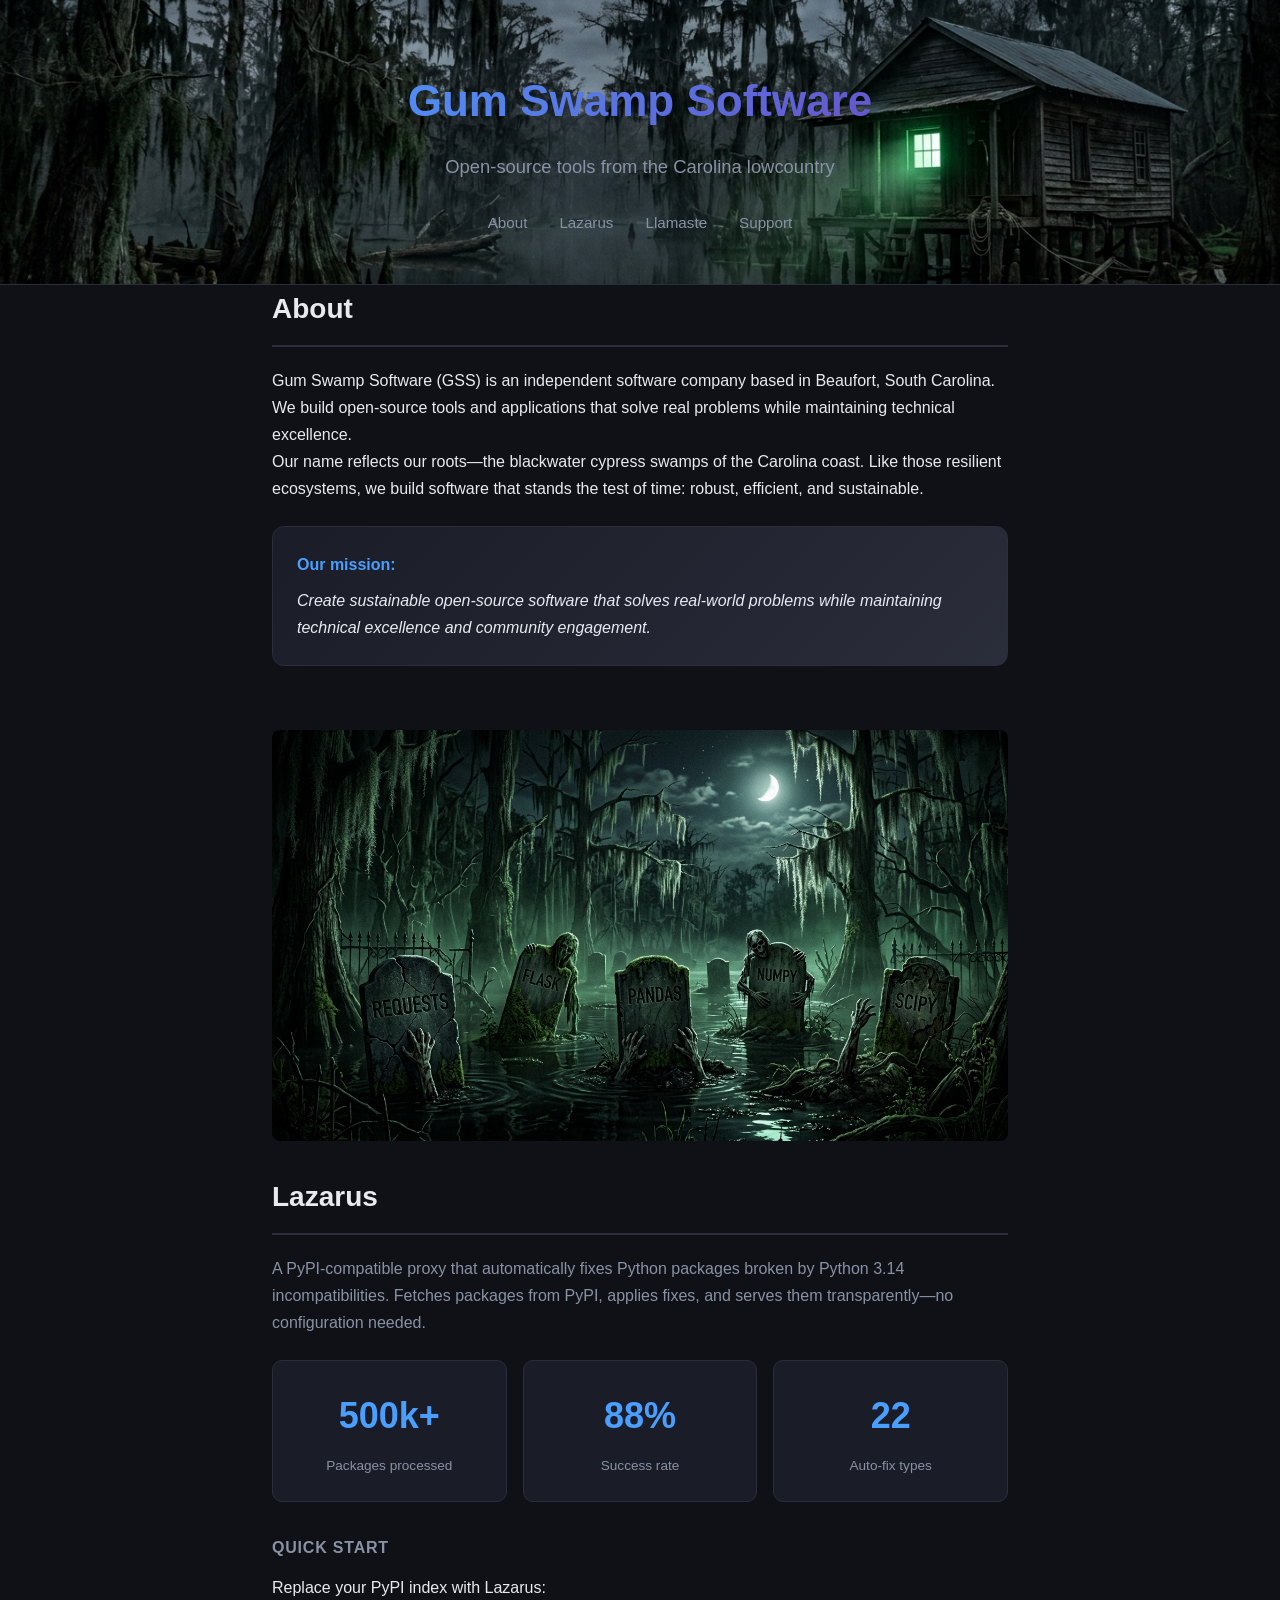
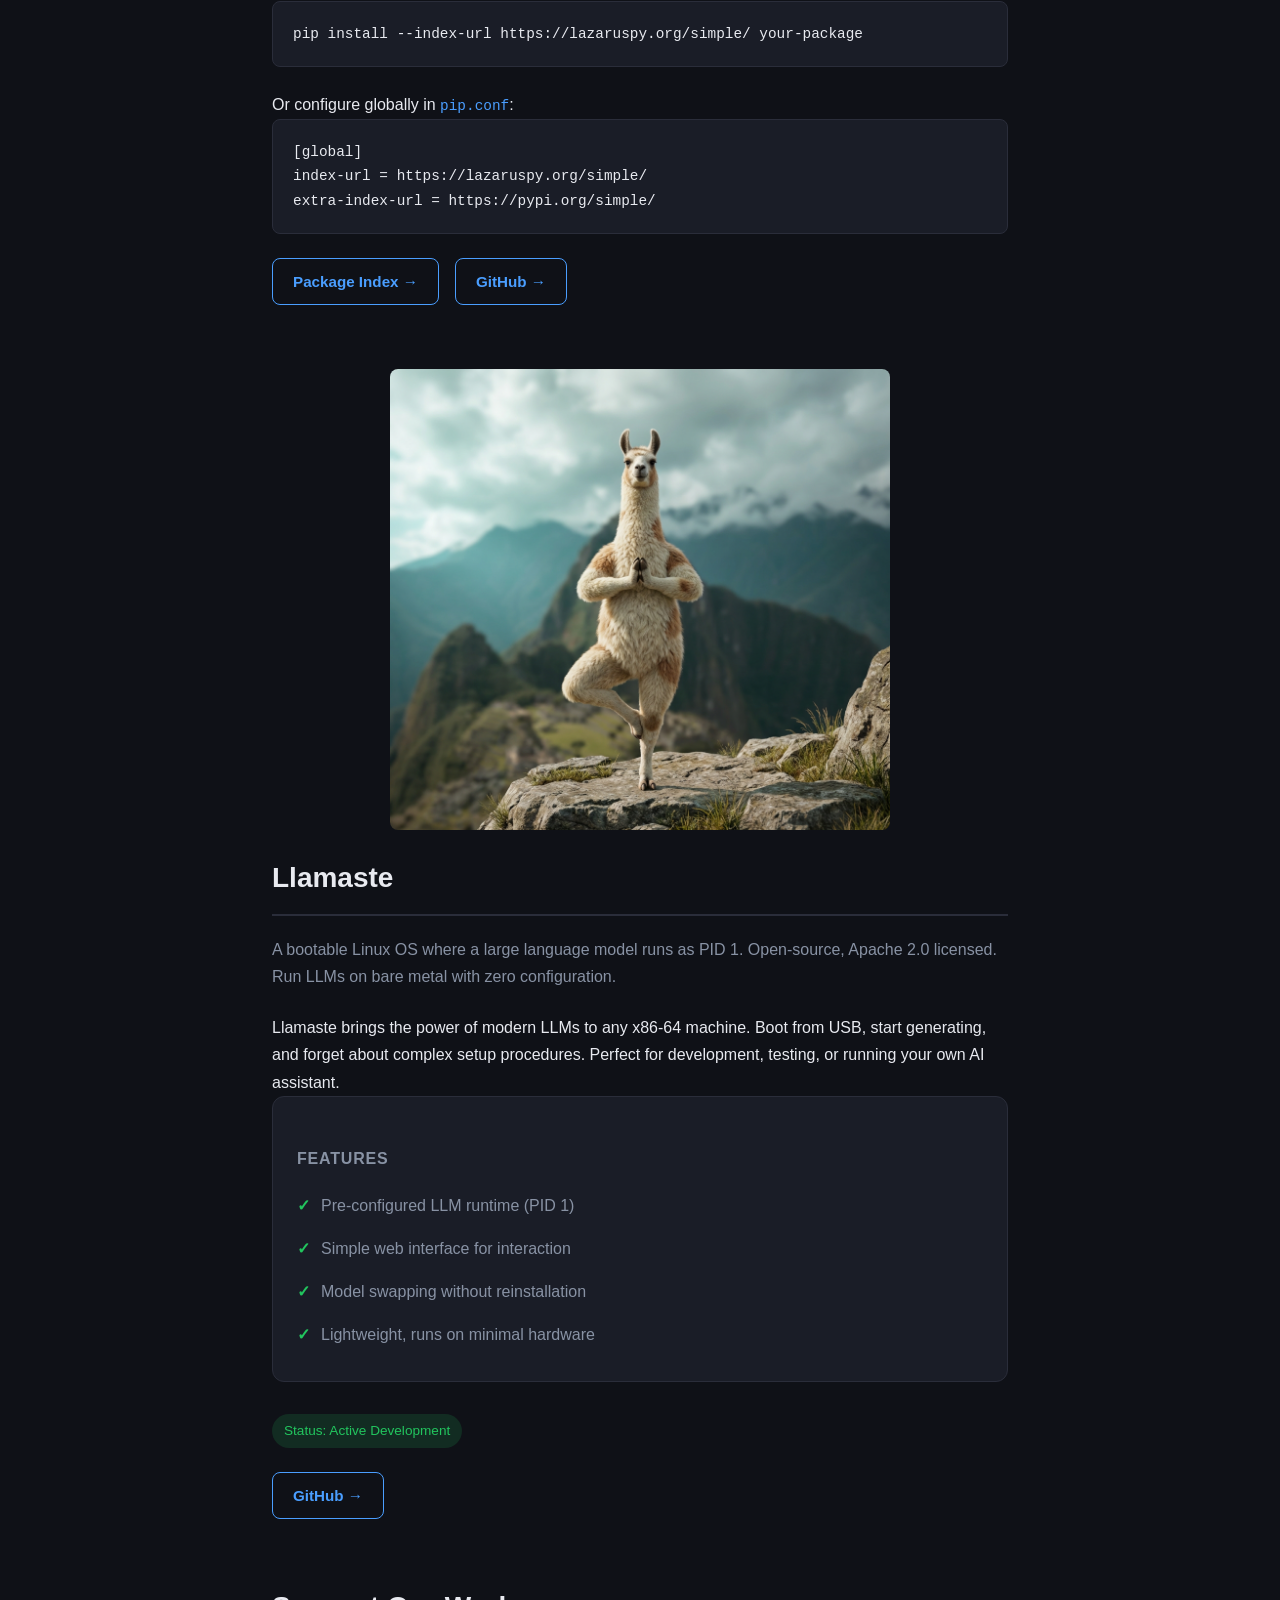
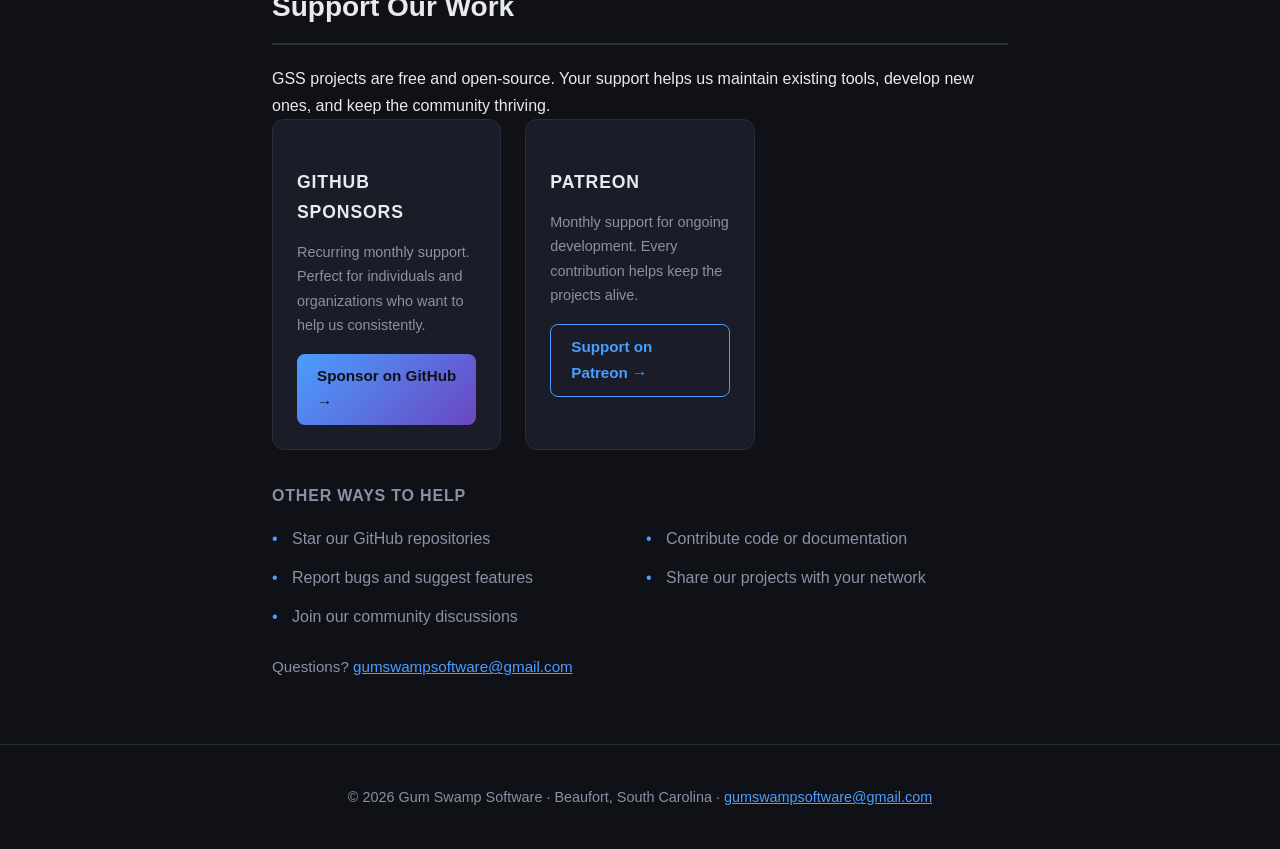
==== commit aee458ad: "fix: replace Ko-fi/OpenCollective with Patreon in support section" ====
--- a/index.html
+++ b/index.html
@@ -97,15 +97,9 @@
                 </div>
 
                 <div class="support-card">
-                    <h3>Ko-fi</h3>
-                    <p>One-time donations. Buy us a coffee or fund a specific feature.</p>
-                    <a href="https://ko-fi.com/gumswampsoftware" class="btn">Buy us a Coffee →</a>
-                </div>
-
-                <div class="support-card">
-                    <h3>Open Collective</h3>
-                    <p>Transparent funding. All contributions are publicly tracked and used for project development.</p>
-                    <a href="https://opencollective.com/gumswampsoftware" class="btn">Join Open Collective →</a>
+                    <h3>Patreon</h3>
+                    <p>Monthly support for ongoing development. Every contribution helps keep the projects alive.</p>
+                    <a href="https://www.patreon.com/gumswampsoftware" class="btn">Support on Patreon →</a>
                 </div>
             </div>
 
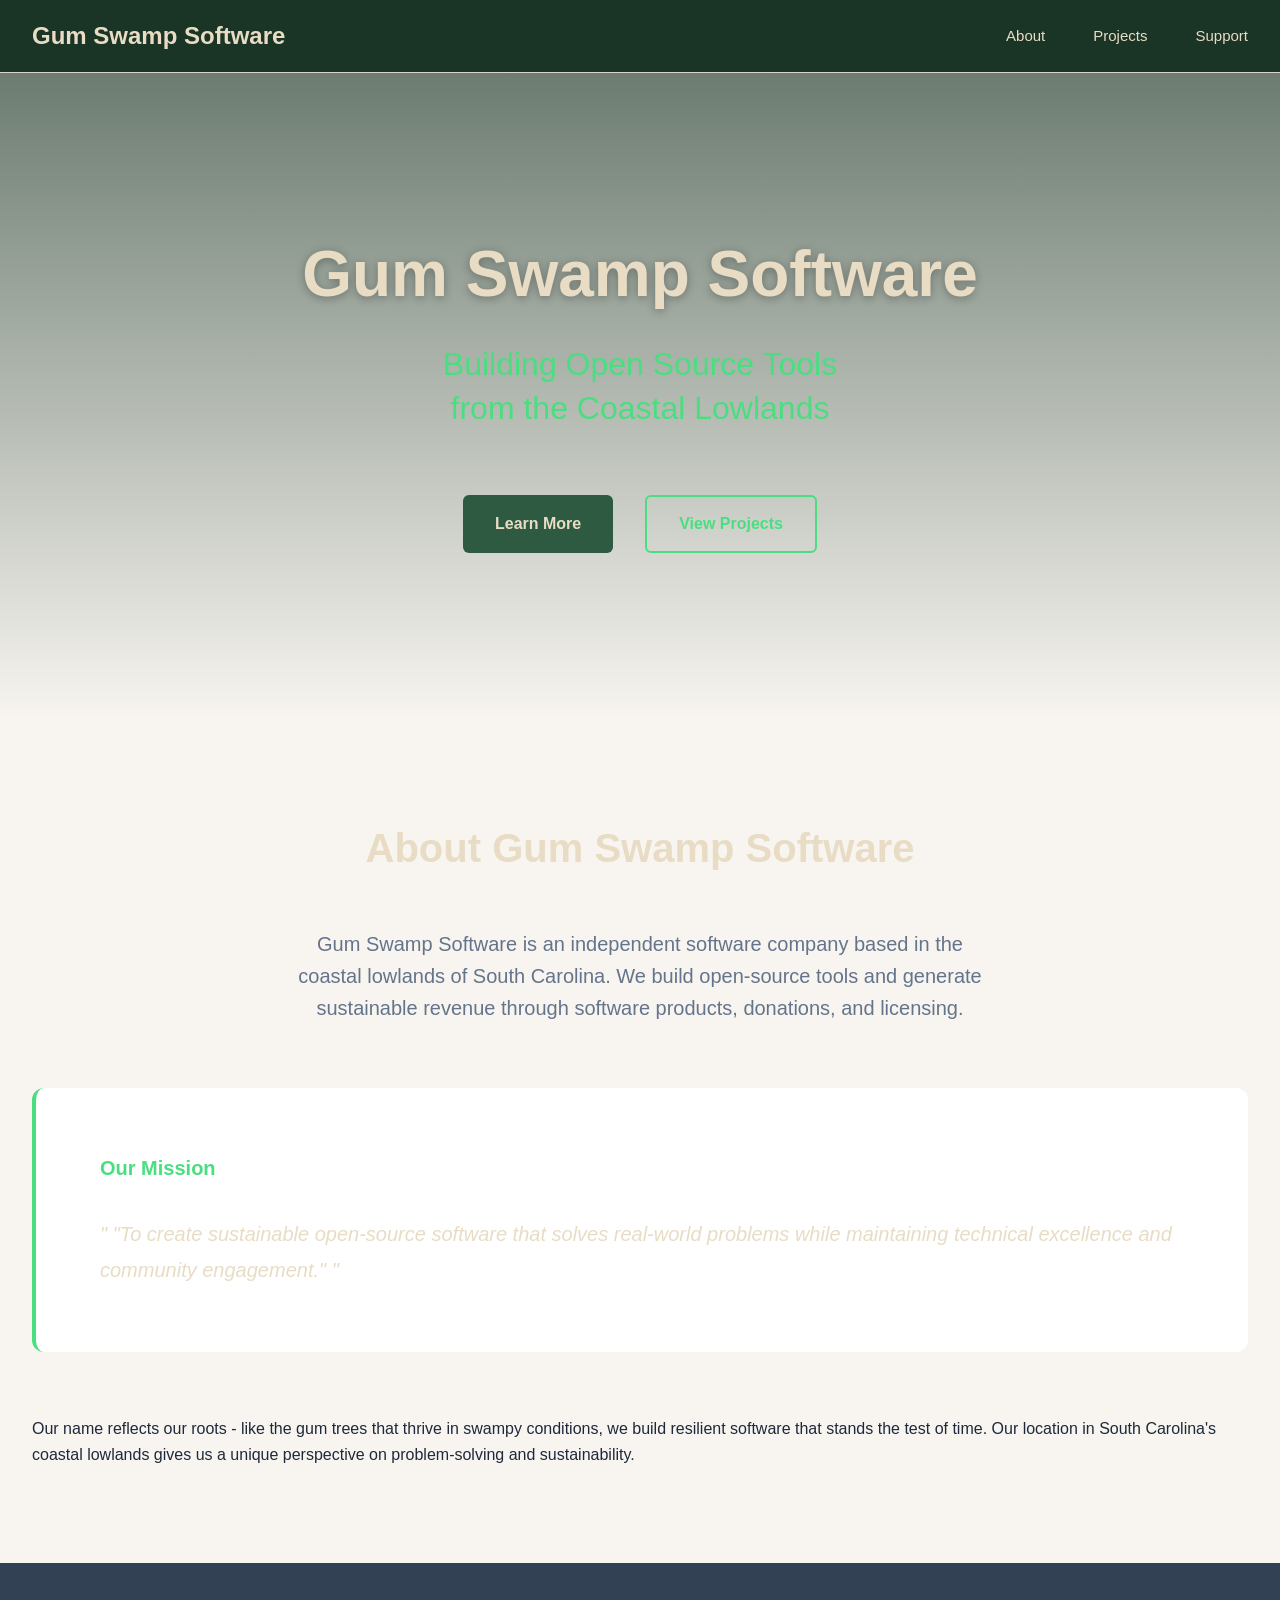
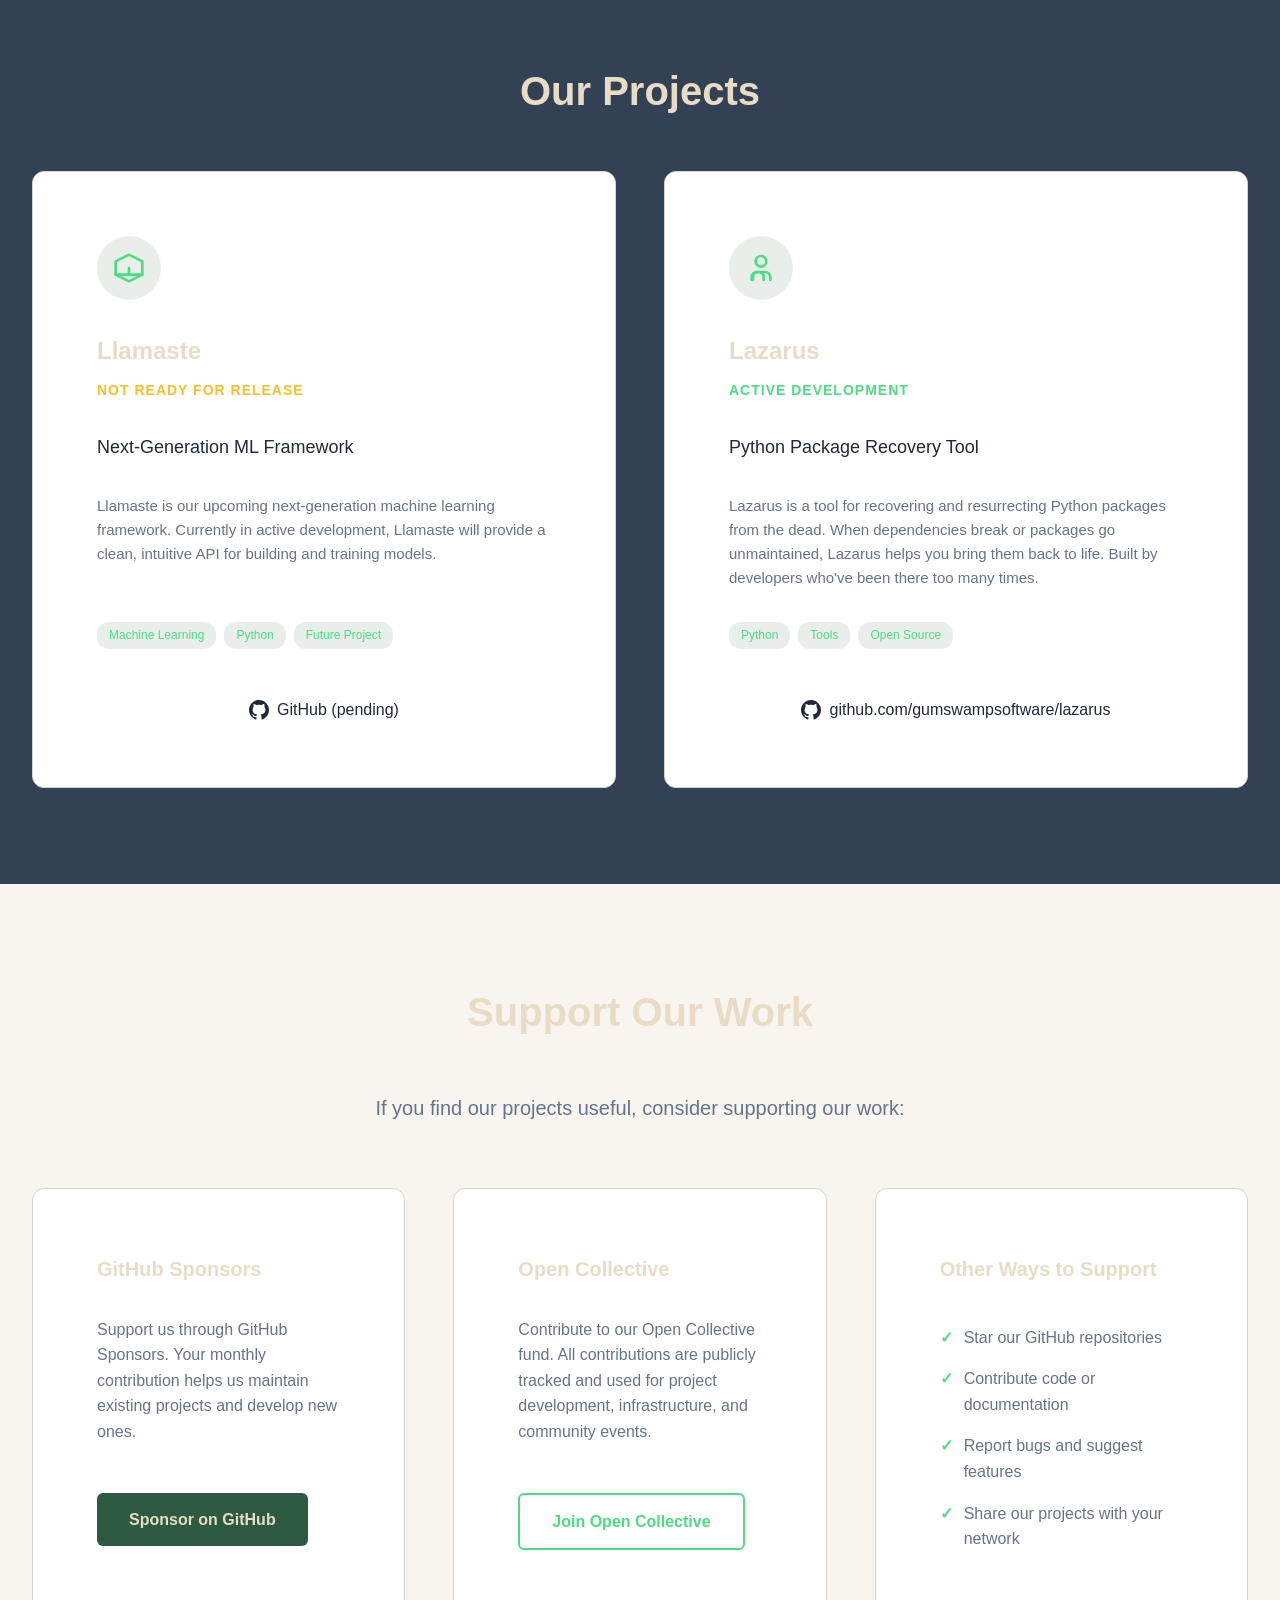
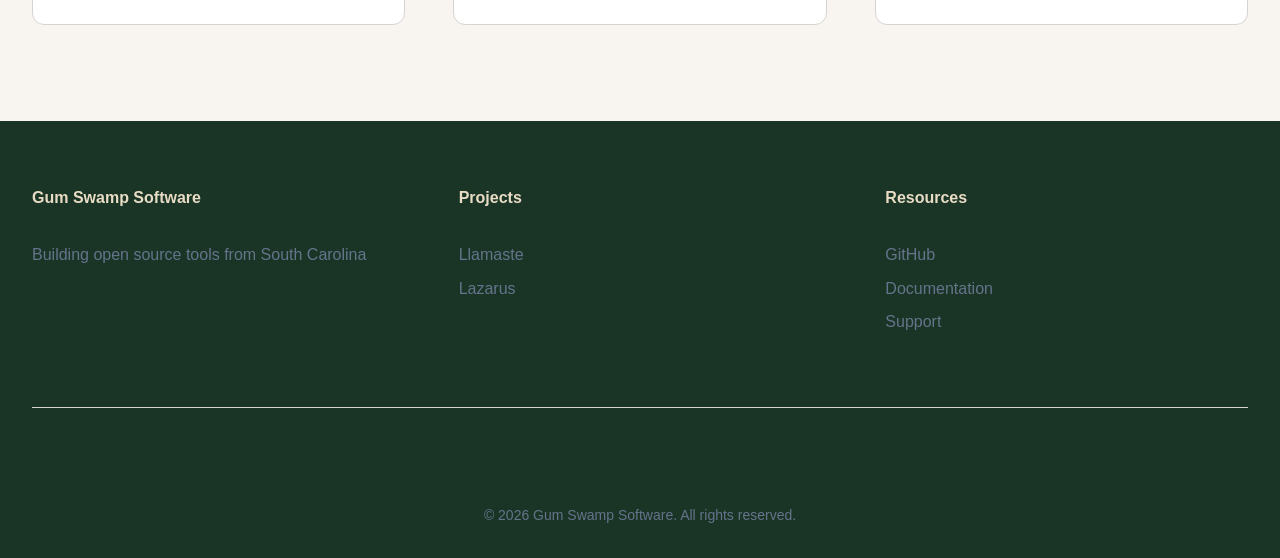
==== commit 0e0610cb: "Gum Swamp Software website - content spec, design specs, and frontend implementation Co-Authored-By:" ====
--- a/index.html
+++ b/index.html
@@ -3,123 +3,198 @@
 <head>
     <meta charset="UTF-8">
     <meta name="viewport" content="width=device-width, initial-scale=1.0">
-    <title>Gum Swamp Software</title>
-    <meta name="description" content="Independent open-source software from the Carolina lowcountry. Building tools that solve real problems.">
-    <link rel="stylesheet" href="assets/style.css">
+    <title>Gum Swamp Software - Building Open Source Tools from the Coastal Lowlands</title>
+    <meta name="description" content="Gum Swamp Software is an independent software company based in South Carolina's coastal lowlands. We build open-source tools and generate sustainable revenue through software products, donations, and licensing.">
+    <link rel="stylesheet" href="css/styles.css">
 </head>
 <body>
-    <header style="background-image: url('assets/gss-header.jpg'); background-size: cover; background-position: center;">
-        <div class="container">
-            <h1>Gum Swamp Software</h1>
-            <p class="tagline">Open-source tools from the Carolina lowcountry</p>
-            <nav>
-                <a href="#about">About</a>
-                <a href="#lazarus">Lazarus</a>
-                <a href="#llamaste">Llamaste</a>
-                <a href="#support">Support</a>
-            </nav>
-        </div>
+    <!-- Header / Navigation -->
+    <header class="header" id="header">
+        <nav class="container nav-container">
+            <a href="#" class="logo">Gum Swamp Software</a>
+            <button class="nav-toggle" aria-label="Toggle navigation">
+                <span class="hamburger"></span>
+                <span class="hamburger"></span>
+                <span class="hamburger"></span>
+            </button>
+            <ul class="nav-menu">
+                <li><a href="#about">About</a></li>
+                <li><a href="#projects">Projects</a></li>
+                <li><a href="#support">Support</a></li>
+            </ul>
+        </nav>
     </header>
 
-    <main class="container">
-        <section id="about">
-            <h2>About</h2>
-            <p>Gum Swamp Software (GSS) is an independent software company based in Beaufort, South Carolina. We build open-source tools and applications that solve real problems while maintaining technical excellence.</p>
-            <p>Our name reflects our roots—the blackwater cypress swamps of the Carolina coast. Like those resilient ecosystems, we build software that stands the test of time: robust, efficient, and sustainable.</p>
-            <p class="mission">
-                <strong>Our mission:</strong> Create sustainable open-source software that solves real-world problems while maintaining technical excellence and community engagement.
+    <!-- Hero Section -->
+    <section class="hero" id="home">
+        <div class="hero-overlay"></div>
+        <div class="hero-content container">
+            <h1 class="hero-title">Gum Swamp Software</h1>
+            <p class="hero-subtitle">Building Open Source Tools<br>from the Coastal Lowlands</p>
+            <div class="hero-buttons">
+                <a href="#about" class="btn btn-primary">Learn More</a>
+                <a href="#projects" class="btn btn-secondary">View Projects</a>
+            </div>
+        </div>
+    </section>
+
+    <!-- About Section -->
+    <section class="section section-about" id="about">
+        <div class="container">
+            <h2 class="section-title">About Gum Swamp Software</h2>
+            <p class="section-intro">
+                Gum Swamp Software is an independent software company based in the coastal lowlands of South Carolina. We build open-source tools and generate sustainable revenue through software products, donations, and licensing.
             </p>
-        </section>
-
-        <section id="lazarus">
-            <img src="assets/lazarus-header.jpg" alt="Lazarus — Python package resurrection" style="width:100%;border-radius:8px;margin-bottom:1.5rem;">
-            <h2>Lazarus</h2>
-            <p class="project-desc">A PyPI-compatible proxy that automatically fixes Python packages broken by Python 3.14 incompatibilities. Fetches packages from PyPI, applies fixes, and serves them transparently—no configuration needed.</p>
-
-            <div class="stats-grid">
-                <div class="stat">
-                    <span class="stat-number">500k+</span>
-                    <span class="stat-label">Packages processed</span>
-                </div>
-                <div class="stat">
-                    <span class="stat-number">88%</span>
-                    <span class="stat-label">Success rate</span>
-                </div>
-                <div class="stat">
-                    <span class="stat-number">22</span>
-                    <span class="stat-label">Auto-fix types</span>
-                </div>
-            </div>
-
-            <h3>Quick Start</h3>
-            <p>Replace your PyPI index with Lazarus:</p>
-            <pre><code>pip install --index-url https://lazaruspy.org/simple/ your-package</code></pre>
-            <p>Or configure globally in <code>pip.conf</code>:</p>
-            <pre><code>[global]
-index-url = https://lazaruspy.org/simple/
-extra-index-url = https://pypi.org/simple/</code></pre>
-
-            <div class="btn-row">
-                <a href="https://lazaruspy.org/simple/" class="btn">Package Index →</a>
-                <a href="https://github.com/brianlross-eng/lazarus" class="btn">GitHub →</a>
-            </div>
-        </section>
-
-        <section id="llamaste">
-            <img src="assets/llamaste-header.png" alt="Llamaste — LLM as PID 1" style="width:100%;max-width:500px;display:block;margin:0 auto 1.5rem;border-radius:8px;">
-            <h2>Llamaste</h2>
-            <p class="project-desc">A bootable Linux OS where a large language model runs as PID 1. Open-source, Apache 2.0 licensed. Run LLMs on bare metal with zero configuration.</p>
-            <p>Llamaste brings the power of modern LLMs to any x86-64 machine. Boot from USB, start generating, and forget about complex setup procedures. Perfect for development, testing, or running your own AI assistant.</p>
-            <div class="features">
-                <h3>Features</h3>
-                <ul>
-                    <li>Pre-configured LLM runtime (PID 1)</li>
-                    <li>Simple web interface for interaction</li>
-                    <li>Model swapping without reinstallation</li>
-                    <li>Lightweight, runs on minimal hardware</li>
-                </ul>
-            </div>
-            <p class="status-badge">Status: Active Development</p>
-            <div class="btn-row">
-                <a href="https://github.com/brianlross-eng/llamaste" class="btn">GitHub →</a>
-            </div>
-        </section>
-
-        <section id="support">
-            <h2>Support Our Work</h2>
-            <p>GSS projects are free and open-source. Your support helps us maintain existing tools, develop new ones, and keep the community thriving.</p>
+            <div class="mission-card">
+                <h3>Our Mission</h3>
+                <blockquote class="mission-statement">
+                    "To create sustainable open-source software that solves real-world problems while maintaining technical excellence and community engagement."
+                </blockquote>
+            </div>
+            <p>
+                Our name reflects our roots - like the gum trees that thrive in swampy conditions, we build resilient software that stands the test of time. Our location in South Carolina's coastal lowlands gives us a unique perspective on problem-solving and sustainability.
+            </p>
+        </div>
+    </section>
+
+    <!-- Projects Section -->
+    <section class="section section-projects" id="projects">
+        <div class="container">
+            <h2 class="section-title">Our Projects</h2>
+
+            <div class="projects-grid">
+                <!-- Llamaste Project Card -->
+                <article class="project-card project-llamaste">
+                    <div class="project-icon">
+                        <svg viewBox="0 0 24 24" fill="none" stroke="currentColor" aria-hidden="true">
+                            <path d="M12 2L2 7v10l10 5 10-5V7L12 2z" stroke-width="2" stroke-linecap="round" stroke-linejoin="round"/>
+                            <path d="M2 17h20" stroke-width="2" stroke-linecap="round" stroke-linejoin="round"/>
+                            <path d="M12 12v5" stroke-width="2" stroke-linecap="round" stroke-linejoin="round"/>
+                        </svg>
+                    </div>
+                    <h3 class="project-title">Llamaste</h3>
+                    <p class="project-status">Not Ready for Release</p>
+                    <p class="project-description">
+                        Next-Generation ML Framework
+                    </p>
+                    <p class="project-details">
+                        Llamaste is our upcoming next-generation machine learning framework. Currently in active development, Llamaste will provide a clean, intuitive API for building and training models.
+                    </p>
+                    <div class="project-tags">
+                        <span class="tag">Machine Learning</span>
+                        <span class="tag">Python</span>
+                        <span class="tag">Future Project</span>
+                    </div>
+                    <div class="project-links">
+                        <a href="#" class="link-github" aria-label="Llamaste GitHub (pending)">
+                            <svg viewBox="0 0 24 24" fill="currentColor" width="20" height="20" aria-hidden="true">
+                                <path d="M12 0c-6.626 0-12 5.373-12 12 0 5.302 3.438 9.8 8.207 11.387.599.111.793-.261.793-.577v-2.234c-3.338.726-4.033-1.416-4.033-1.416-.546-1.387-1.333-1.756-1.333-1.756-1.089-.745.083-.729.083-.729 1.205.084 1.839 1.237 1.839 1.237 1.07 1.834 2.807 1.304 3.492.997.107-.775.418-1.305.762-1.604-2.665-.305-5.467-1.334-5.467-5.931 0-1.311.469-2.381 1.236-3.221-.124-.303-.535-1.524.117-3.176 0 0 1.008-.322 3.301 1.23.957-.266 1.983-.399 3.003-.404 1.02.005 2.047.138 3.006.404 2.291-1.552 3.297-1.23 3.297-1.23.653 1.653.242 2.874.118 3.176.77.84 1.235 1.911 1.235 3.221 0 4.609-2.807 5.624-5.479 5.921.43.372.823 1.102.823 2.222v3.293c0 .319.192.694.801.576 4.765-1.589 8.199-6.086 8.199-11.386 0-6.627-5.373-12-12-12z"/>
+                            </svg>
+                            GitHub (pending)
+                        </a>
+                    </div>
+                </article>
+
+                <!-- Lazarus Project Card -->
+                <article class="project-card project-lazarus">
+                    <div class="project-icon">
+                        <svg viewBox="0 0 24 24" fill="none" stroke="currentColor" aria-hidden="true">
+                            <path d="M19 21v-2a4 4 0 0 0-4-4H9a4 4 0 0 0-4 4v2" stroke-width="2" stroke-linecap="round" stroke-linejoin="round"/>
+                            <circle cx="12" cy="7" r="4" stroke-width="2" stroke-linecap="round" stroke-linejoin="round"/>
+                            <path d="M6 21v-2a4 4 0 0 1 4-4h0a4 4 0 0 1 4 4v2" stroke-width="2" stroke-linecap="round" stroke-linejoin="round"/>
+                        </svg>
+                    </div>
+                    <h3 class="project-title">Lazarus</h3>
+                    <p class="project-status">Active Development</p>
+                    <p class="project-description">
+                        Python Package Recovery Tool
+                    </p>
+                    <p class="project-details">
+                        Lazarus is a tool for recovering and resurrecting Python packages from the dead. When dependencies break or packages go unmaintained, Lazarus helps you bring them back to life. Built by developers who've been there too many times.
+                    </p>
+                    <div class="project-tags">
+                        <span class="tag">Python</span>
+                        <span class="tag">Tools</span>
+                        <span class="tag">Open Source</span>
+                    </div>
+                    <div class="project-links">
+                        <a href="https://github.com/gumswampsoftware/lazarus" target="_blank" rel="noopener" class="link-github" aria-label="Lazarus on GitHub">
+                            <svg viewBox="0 0 24 24" fill="currentColor" width="20" height="20" aria-hidden="true">
+                                <path d="M12 0c-6.626 0-12 5.373-12 12 0 5.302 3.438 9.8 8.207 11.387.599.111.793-.261.793-.577v-2.234c-3.338.726-4.033-1.416-4.033-1.416-.546-1.387-1.333-1.756-1.333-1.756-1.089-.745.083-.729.083-.729 1.205.084 1.839 1.237 1.839 1.237 1.07 1.834 2.807 1.304 3.492.997.107-.775.418-1.305.762-1.604-2.665-.305-5.467-1.334-5.467-5.931 0-1.311.469-2.381 1.236-3.221-.124-.303-.535-1.524.117-3.176 0 0 1.008-.322 3.301 1.23.957-.266 1.983-.399 3.003-.404 1.02.005 2.047.138 3.006.404 2.291-1.552 3.297-1.23 3.297-1.23.653 1.653.242 2.874.118 3.176.77.84 1.235 1.911 1.235 3.221 0 4.609-2.807 5.624-5.479 5.921.43.372.823 1.102.823 2.222v3.293c0 .319.192.694.801.576 4.765-1.589 8.199-6.086 8.199-11.386 0-6.627-5.373-12-12-12z"/>
+                            </svg>
+                            github.com/gumswampsoftware/lazarus
+                        </a>
+                    </div>
+                </article>
+
+            </div>
+        </div>
+    </section>
+
+    <!-- Support Section -->
+    <section class="section section-support" id="support">
+        <div class="container">
+            <h2 class="section-title">Support Our Work</h2>
+            <p class="section-intro">
+                If you find our projects useful, consider supporting our work:
+            </p>
 
             <div class="support-grid">
                 <div class="support-card">
                     <h3>GitHub Sponsors</h3>
-                    <p>Recurring monthly support. Perfect for individuals and organizations who want to help us consistently.</p>
-                    <a href="https://github.com/sponsors/brianlross-eng" class="btn btn-primary">Sponsor on GitHub →</a>
+                    <p>Support us through GitHub Sponsors. Your monthly contribution helps us maintain existing projects and develop new ones.</p>
+                    <a href="https://github.com/sponsors/gumswampsoftware" target="_blank" rel="noopener" class="btn btn-primary">Sponsor on GitHub</a>
                 </div>
 
                 <div class="support-card">
-                    <h3>Patreon</h3>
-                    <p>Monthly support for ongoing development. Every contribution helps keep the projects alive.</p>
-                    <a href="https://www.patreon.com/gumswampsoftware" class="btn">Support on Patreon →</a>
-                </div>
-            </div>
-
-            <h3>Other Ways to Help</h3>
-            <ul class="support-list">
-                <li>Star our GitHub repositories</li>
-                <li>Contribute code or documentation</li>
-                <li>Report bugs and suggest features</li>
-                <li>Share our projects with your network</li>
-                <li>Join our community discussions</li>
-            </ul>
-
-            <p class="contact">Questions? <a href="mailto:gumswampsoftware@gmail.com">gumswampsoftware@gmail.com</a></p>
-        </section>
-    </main>
-
-    <footer>
-        <div class="container">
-            <p>© 2026 Gum Swamp Software · Beaufort, South Carolina · <a href="mailto:gumswampsoftware@gmail.com">gumswampsoftware@gmail.com</a></p>
+                    <h3>Open Collective</h3>
+                    <p>Contribute to our Open Collective fund. All contributions are publicly tracked and used for project development, infrastructure, and community events.</p>
+                    <a href="https://opencollective.com/gumswampsoftware" target="_blank" rel="noopener" class="btn btn-secondary">Join Open Collective</a>
+                </div>
+
+                <div class="support-card">
+                    <h3>Other Ways to Support</h3>
+                    <ul class="support-list">
+                        <li>Star our GitHub repositories</li>
+                        <li>Contribute code or documentation</li>
+                        <li>Report bugs and suggest features</li>
+                        <li>Share our projects with your network</li>
+                    </ul>
+                </div>
+            </div>
+        </div>
+    </section>
+
+    <!-- Footer -->
+    <footer class="footer">
+        <div class="container">
+            <div class="footer-content">
+                <div class="footer-section">
+                    <h4>Gum Swamp Software</h4>
+                    <p>Building open source tools from South Carolina</p>
+                </div>
+                <div class="footer-section">
+                    <h4>Projects</h4>
+                    <ul>
+                        <li><a href="#projects">Llamaste</a></li>
+                        <li><a href="#projects">Lazarus</a></li>
+                    </ul>
+                </div>
+                <div class="footer-section">
+                    <h4>Resources</h4>
+                    <ul>
+                        <li><a href="https://github.com/gumswampsoftware" target="_blank" rel="noopener">GitHub</a></li>
+                        <li><a href="#">Documentation</a></li>
+                        <li><a href="#">Support</a></li>
+                    </ul>
+                </div>
+            </div>
+            <div class="footer-bottom">
+                <p>&copy; 2026 Gum Swamp Software. All rights reserved.</p>
+            </div>
         </div>
     </footer>
+
+    <script src="js/main.js"></script>
 </body>
 </html>
--- a/css/styles.css
+++ b/css/styles.css
@@ -0,0 +1,675 @@
+/* Gum Swamp Software - Main Stylesheet */
+/* Version: 1.0 | Based on Visual Design Specifications */
+
+/* CSS Custom Properties (Variables) */
+:root {
+    /* Primary Colors */
+    --color-swamp-green: #2d5a40;
+    --color-deep-swamp: #1a3526;
+    --color-muddy-brown: #5c4033;
+    --color-fog-light: #e8dcc5;
+
+    /* Accent Colors */
+    --color-swamp-glow: #4ade80;
+    --color-midnight: #0f172a;
+    --color-slate: #334155;
+
+    /* Light Mode Colors */
+    --color-bg-parchment: #f8f5f0;
+    --color-surface-light: #ffffff;
+    --color-text-primary-light: #1e293b;
+    --color-text-secondary-light: #64748b;
+    --color-link-light: #2d5a40;
+    --color-border-light: #d6d3d1;
+
+    /* Dark Mode Colors (Default) */
+    --color-bg-dark: #0f172a;
+    --color-surface-dark: #1e293b;
+    --color-text-primary-dark: #f1f5f9;
+    --color-text-secondary-dark: #94a3b8;
+    --color-link-dark: #4ade80;
+    --color-border-dark: #334155;
+
+    /* Spacing */
+    --spacing-xs: 0.5rem;
+    --spacing-sm: 1rem;
+    --spacing-md: 2rem;
+    --spacing-lg: 3rem;
+    --spacing-xl: 4rem;
+    --spacing-xxl: 6rem;
+
+    /* Typography */
+    --font-family: -apple-system, BlinkMacSystemFont, "Segoe UI", Roboto, Oxygen, Ubuntu, "Helvetica Neue", Arial, sans-serif;
+    --font-weight-regular: 400;
+    --font-weight-medium: 500;
+    --font-weight-semibold: 600;
+    --font-weight-bold: 700;
+
+    /* Breakpoints */
+    --breakpoint-mobile: 768px;
+    --breakpoint-tablet: 1024px;
+    --breakpoint-desktop: 1280px;
+
+    /* Transitions */
+    --transition-fast: 150ms ease;
+    --transition-normal: 300ms ease;
+}
+
+/* Reset & Base Styles */
+*,
+*::before,
+*::after {
+    box-sizing: border-box;
+    margin: 0;
+    padding: 0;
+}
+
+html {
+    scroll-behavior: smooth;
+}
+
+body {
+    font-family: var(--font-family);
+    font-size: 1rem;
+    line-height: 1.6;
+    color: var(--color-text-primary-dark);
+    background-color: var(--color-bg-dark);
+    -webkit-font-smoothing: antialiased;
+    -moz-osx-font-smoothing: grayscale;
+}
+
+/* Container */
+.container {
+    width: 100%;
+    max-width: var(--breakpoint-desktop);
+    margin: 0 auto;
+    padding: 0 var(--spacing-md);
+}
+
+/* Header / Navigation */
+.header {
+    position: fixed;
+    top: 0;
+    left: 0;
+    right: 0;
+    z-index: 1000;
+    background-color: var(--color-deep-swamp);
+    border-bottom: 1px solid var(--color-border-dark);
+    transition: transform var(--transition-normal);
+}
+
+.nav-container {
+    display: flex;
+    align-items: center;
+    justify-content: space-between;
+    height: 72px;
+}
+
+.logo {
+    font-size: 1.5rem;
+    font-weight: var(--font-weight-bold);
+    color: var(--color-fog-light);
+    text-decoration: none;
+    transition: color var(--transition-fast);
+}
+
+.logo:hover {
+    color: var(--color-swamp-glow);
+}
+
+.nav-toggle {
+    display: none;
+    flex-direction: column;
+    background: none;
+    border: none;
+    cursor: pointer;
+    padding: var(--spacing-xs);
+    gap: 4px;
+}
+
+.hamburger {
+    width: 24px;
+    height: 2px;
+    background-color: var(--color-fog-light);
+    transition: all var(--transition-normal);
+}
+
+.nav-menu {
+    display: flex;
+    list-style: none;
+    gap: var(--spacing-lg);
+}
+
+.nav-menu a {
+    color: var(--color-fog-light);
+    text-decoration: none;
+    font-weight: var(--font-weight-medium);
+    font-size: 0.9375rem;
+    transition: color var(--transition-fast);
+}
+
+.nav-menu a:hover {
+    color: var(--color-swamp-glow);
+}
+
+/* Hero Section */
+.hero {
+    position: relative;
+    min-height: 80vh;
+    display: flex;
+    align-items: center;
+    justify-content: center;
+    text-align: center;
+    overflow: hidden;
+    padding-top: 72px;
+}
+
+.hero-overlay {
+    position: absolute;
+    top: 0;
+    left: 0;
+    right: 0;
+    bottom: 0;
+    background: linear-gradient(to bottom, rgba(26, 53, 38, 0.9), rgba(15, 23, 42, 0.7));
+    z-index: 1;
+}
+
+.hero-content {
+    position: relative;
+    z-index: 2;
+    max-width: 800px;
+}
+
+.hero-title {
+    font-size: clamp(2.5rem, 5vw, 4rem);
+    font-weight: var(--font-weight-bold);
+    color: var(--color-fog-light);
+    line-height: 1.1;
+    margin-bottom: var(--spacing-md);
+    text-shadow: 0 2px 10px rgba(0, 0, 0, 0.3);
+}
+
+.hero-subtitle {
+    font-size: clamp(1.25rem, 3vw, 2rem);
+    color: var(--color-swamp-glow);
+    line-height: 1.4;
+    margin-bottom: var(--spacing-xl);
+    font-weight: var(--font-weight-medium);
+}
+
+.hero-buttons {
+    display: flex;
+    gap: var(--spacing-md);
+    justify-content: center;
+    flex-wrap: wrap;
+}
+
+/* Buttons */
+.btn {
+    display: inline-flex;
+    align-items: center;
+    justify-content: center;
+    padding: 0.875rem 2rem;
+    font-size: 1rem;
+    font-weight: var(--font-weight-semibold);
+    text-decoration: none;
+    border-radius: 6px;
+    transition: all var(--transition-normal);
+    cursor: pointer;
+    border: none;
+}
+
+.btn-primary {
+    background-color: var(--color-swamp-green);
+    color: var(--color-fog-light);
+}
+
+.btn-primary:hover {
+    background-color: #3b7a55;
+    transform: translateY(-2px);
+    box-shadow: 0 4px 12px rgba(74, 222, 128, 0.3);
+}
+
+.btn-secondary {
+    background-color: transparent;
+    color: var(--color-swamp-glow);
+    border: 2px solid var(--color-swamp-glow);
+}
+
+.btn-secondary:hover {
+    background-color: rgba(74, 222, 128, 0.1);
+    border-color: #66f294;
+    color: #66f294;
+    transform: translateY(-2px);
+}
+
+/* Section Styles */
+.section {
+    padding: var(--spacing-xxl) 0;
+}
+
+.section-title {
+    font-size: clamp(1.75rem, 4vw, 2.5rem);
+    font-weight: var(--font-weight-bold);
+    color: var(--color-fog-light);
+    text-align: center;
+    margin-bottom: var(--spacing-lg);
+}
+
+.section-intro {
+    font-size: clamp(1rem, 2vw, 1.25rem);
+    color: var(--color-text-secondary-dark);
+    text-align: center;
+    max-width: 700px;
+    margin: 0 auto var(--spacing-xl);
+}
+
+/* About Section */
+.section-about {
+    background-color: var(--color-bg-dark);
+}
+
+.mission-card {
+    background-color: var(--color-surface-dark);
+    border-radius: 12px;
+    padding: var(--spacing-xl);
+    margin: var(--spacing-xl) 0;
+    border-left: 4px solid var(--color-swamp-glow);
+}
+
+.mission-card h3 {
+    font-size: 1.25rem;
+    color: var(--color-swamp-glow);
+    margin-bottom: var(--spacing-md);
+}
+
+.mission-statement {
+    font-size: 1.25rem;
+    font-style: italic;
+    color: var(--color-fog-light);
+    line-height: 1.8;
+    border: none;
+    padding: 0;
+}
+
+.mission-statement::before,
+.mission-statement::after {
+    content: '"';
+}
+
+/* Projects Section */
+.section-projects {
+    background-color: var(--color-slate);
+}
+
+.projects-grid {
+    display: grid;
+    grid-template-columns: repeat(auto-fit, minmax(300px, 1fr));
+    gap: var(--spacing-lg);
+}
+
+.project-card {
+    background-color: var(--color-surface-dark);
+    border-radius: 12px;
+    padding: var(--spacing-xl);
+    transition: all var(--transition-normal);
+    display: flex;
+    flex-direction: column;
+    border: 1px solid var(--color-border-dark);
+}
+
+.project-card:hover {
+    transform: translateY(-8px);
+    box-shadow: 0 16px 40px rgba(0, 0, 0, 0.3);
+    border-color: var(--color-swamp-glow);
+}
+
+.project-icon {
+    width: 64px;
+    height: 64px;
+    background-color: rgba(74, 222, 128, 0.1);
+    border-radius: 50%;
+    display: flex;
+    align-items: center;
+    justify-content: center;
+    margin-bottom: var(--spacing-md);
+}
+
+.project-icon svg {
+    width: 32px;
+    height: 32px;
+    color: var(--color-swamp-glow);
+}
+
+.project-title {
+    font-size: 1.5rem;
+    font-weight: var(--font-weight-bold);
+    color: var(--color-fog-light);
+    margin-bottom: var(--spacing-xs);
+}
+
+.project-status {
+    font-size: 0.875rem;
+    font-weight: var(--font-weight-semibold);
+    color: var(--color-swamp-glow);
+    text-transform: uppercase;
+    letter-spacing: 1px;
+    margin-bottom: var(--spacing-md);
+}
+
+.project-llamaste .project-status {
+    color: #fbbf24;
+}
+
+.project-lazarus .project-status,
+.project-openclaw .project-status {
+    color: var(--color-swamp-glow);
+}
+
+.project-description {
+    font-size: 1.125rem;
+    color: var(--color-text-primary-dark);
+    margin-bottom: var(--spacing-md);
+    font-weight: var(--font-weight-medium);
+}
+
+.project-details {
+    font-size: 0.9375rem;
+    color: var(--color-text-secondary-dark);
+    margin-bottom: var(--spacing-md);
+    flex-grow: 1;
+}
+
+.project-tags {
+    display: flex;
+    flex-wrap: wrap;
+    gap: var(--spacing-xs);
+    margin-bottom: var(--spacing-lg);
+}
+
+.tag {
+    font-size: 0.75rem;
+    padding: 0.25rem 0.75rem;
+    background-color: rgba(45, 90, 64, 0.2);
+    color: var(--color-swamp-glow);
+    border-radius: 12px;
+    font-weight: var(--font-weight-medium);
+}
+
+.project-links {
+    display: flex;
+    justify-content: center;
+}
+
+.link-github {
+    display: inline-flex;
+    align-items: center;
+    gap: 0.5rem;
+    color: var(--color-text-primary-dark);
+    text-decoration: none;
+    font-weight: var(--font-weight-medium);
+    transition: color var(--transition-fast);
+}
+
+.link-github:hover {
+    color: var(--color-swamp-glow);
+}
+
+.link-github svg {
+    transition: transform var(--transition-normal);
+}
+
+.link-github:hover svg {
+    transform: scale(1.1);
+}
+
+/* Support Section */
+.section-support {
+    background-color: var(--color-bg-dark);
+}
+
+.support-grid {
+    display: grid;
+    grid-template-columns: repeat(auto-fit, minmax(280px, 1fr));
+    gap: var(--spacing-lg);
+}
+
+.support-card {
+    background-color: var(--color-surface-dark);
+    border-radius: 12px;
+    padding: var(--spacing-xl);
+    border: 1px solid var(--color-border-dark);
+}
+
+.support-card h3 {
+    font-size: 1.25rem;
+    color: var(--color-fog-light);
+    margin-bottom: var(--spacing-md);
+}
+
+.support-card p {
+    color: var(--color-text-secondary-dark);
+    margin-bottom: var(--spacing-lg);
+}
+
+.support-list {
+    list-style: none;
+}
+
+.support-list li {
+    padding: 0.5rem 0;
+    padding-left: 1.5rem;
+    position: relative;
+    color: var(--color-text-secondary-dark);
+}
+
+.support-list li::before {
+    content: "✓";
+    position: absolute;
+    left: 0;
+    color: var(--color-swamp-glow);
+    font-weight: var(--font-weight-bold);
+}
+
+/* Footer */
+.footer {
+    background-color: var(--color-deep-swamp);
+    color: var(--color-text-secondary-dark);
+    padding: var(--spacing-xl) 0 var(--spacing-md);
+}
+
+.footer-content {
+    display: grid;
+    grid-template-columns: repeat(auto-fit, minmax(200px, 1fr));
+    gap: var(--spacing-xl);
+    margin-bottom: var(--spacing-xl);
+    border-bottom: 1px solid var(--color-border-dark);
+    padding-bottom: var(--spacing-xl);
+}
+
+.footer-section h4 {
+    color: var(--color-fog-light);
+    font-weight: var(--font-weight-semibold);
+    margin-bottom: var(--spacing-md);
+    font-size: 1rem;
+}
+
+.footer-section ul {
+    list-style: none;
+}
+
+.footer-section li {
+    margin-bottom: var(--spacing-xs);
+}
+
+.footer-section a {
+    color: var(--color-text-secondary-dark);
+    text-decoration: none;
+    transition: color var(--transition-fast);
+}
+
+.footer-section a:hover {
+    color: var(--color-swamp-glow);
+}
+
+.footer-bottom {
+    text-align: center;
+    padding-top: var(--spacing-md);
+}
+
+.footer-bottom p {
+    font-size: 0.875rem;
+}
+
+/* Responsive Styles */
+@media (max-width: calc(var(--breakpoint-mobile) - 1px)) {
+    .nav-toggle {
+        display: flex;
+    }
+
+    .nav-menu {
+        position: fixed;
+        top: 72px;
+        left: 0;
+        right: 0;
+        background-color: var(--color-deep-swamp);
+        flex-direction: column;
+        padding: var(--spacing-md);
+        gap: var(--spacing-md);
+        transform: translateY(-150%);
+        transition: transform var(--transition-normal);
+    }
+
+    .nav-menu.active {
+        transform: translateY(0);
+    }
+
+    .nav-toggle.active .hamburger:nth-child(1) {
+        transform: rotate(45deg) translate(6px, 6px);
+    }
+
+    .nav-toggle.active .hamburger:nth-child(2) {
+        opacity: 0;
+    }
+
+    .nav-toggle.active .hamburger:nth-child(3) {
+        transform: rotate(-45deg) translate(6px, -6px);
+    }
+
+    .hero-title {
+        font-size: 2rem;
+    }
+
+    .hero-subtitle {
+        font-size: 1.25rem;
+    }
+
+    .mission-card {
+        padding: var(--spacing-md);
+    }
+
+    .mission-statement {
+        font-size: 1rem;
+    }
+}
+
+@media (min-width: var(--breakpoint-mobile)) and (max-width: calc(var(--breakpoint-tablet) - 1px)) {
+    .container {
+        padding: 0 var(--spacing-lg);
+    }
+
+    .hero-title {
+        font-size: 3rem;
+    }
+
+    .projects-grid {
+        grid-template-columns: repeat(2, 1fr);
+    }
+}
+
+@media (min-width: var(--breakpoint-tablet)) {
+    .container {
+        padding: 0 var(--spacing-xl);
+    }
+
+    .projects-grid {
+        grid-template-columns: repeat(3, 1fr);
+    }
+}
+
+/* Dark Mode Toggle Support */
+[data-theme="light"] {
+    --color-bg-dark: var(--color-bg-parchment);
+    --color-surface-dark: var(--color-surface-light);
+    --color-text-primary-dark: var(--color-text-primary-light);
+    --color-text-secondary-dark: var(--color-text-secondary-light);
+    --color-link-dark: var(--color-link-light);
+    --color-border-dark: var(--color-border-light);
+}
+
+[data-theme="light"] .project-card {
+    border-color: var(--color-border-light);
+}
+
+[data-theme="light"] .hero-overlay {
+    background: linear-gradient(to bottom, rgba(26, 53, 38, 0.7), rgba(248, 245, 240, 0.9));
+}
+
+[data-theme="light"] .project-icon {
+    background-color: rgba(45, 90, 64, 0.1);
+}
+
+[data-theme="light"] .tag {
+    background-color: rgba(45, 90, 64, 0.1);
+}
+
+[data-theme="light"] .footer-section a:hover {
+    color: var(--color-link-light);
+}
+
+/* Print Styles */
+@media print {
+    .header,
+    .nav-toggle,
+    .hero-overlay,
+    .project-links .link-github svg {
+        display: none;
+    }
+
+    body {
+        background-color: #ffffff;
+        color: #000000;
+    }
+
+    .project-card {
+        break-inside: avoid;
+        box-shadow: none;
+        border: 1px solid #000;
+    }
+}
+
+/* Reduced Motion */
+@media (prefers-reduced-motion: reduce) {
+    *,
+    *::before,
+    *::after {
+        animation-duration: 0.01ms !important;
+        animation-iteration-count: 1 !important;
+        transition-duration: 0.01ms !important;
+    }
+
+    html {
+        scroll-behavior: auto;
+    }
+}
+
+/* High Contrast Mode */
+@media (prefers-contrast: high) {
+    .project-card {
+        border-width: 2px;
+    }
+
+    .btn {
+        border-width: 2px;
+    }
+}
